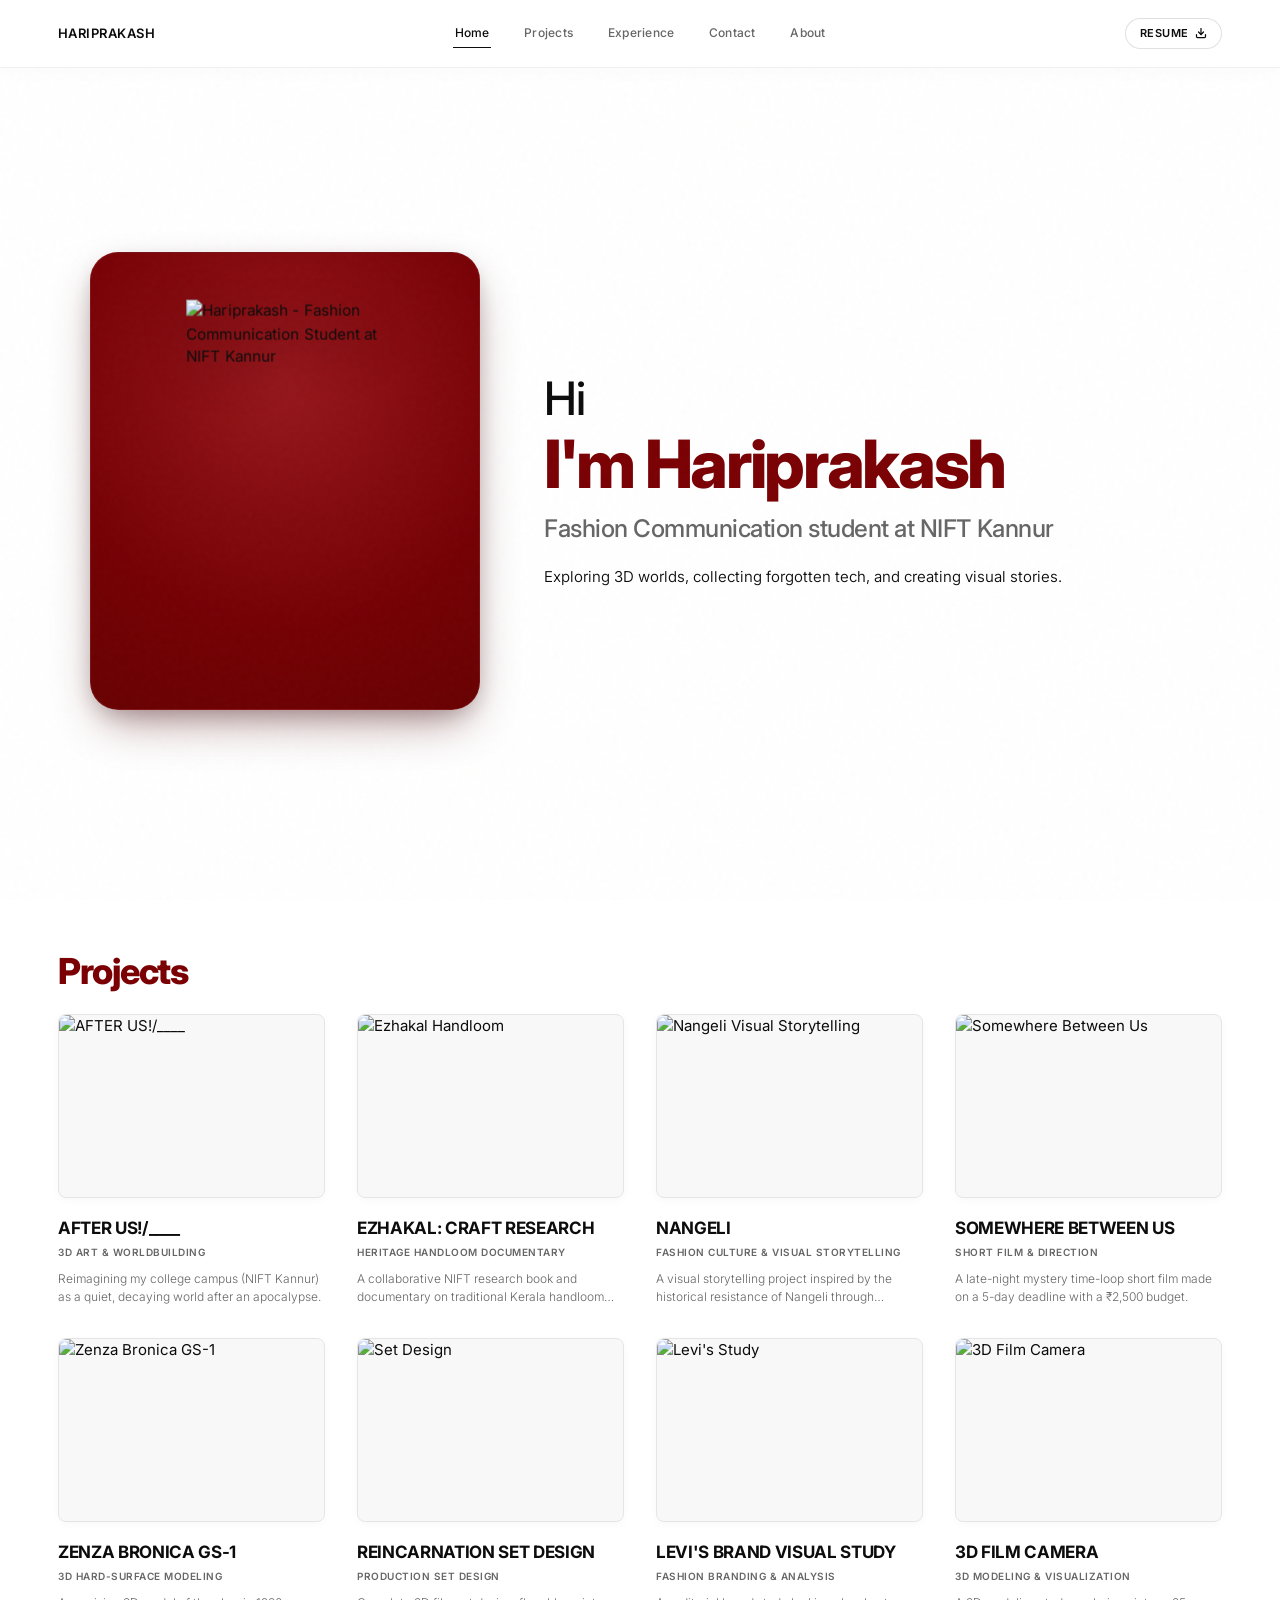
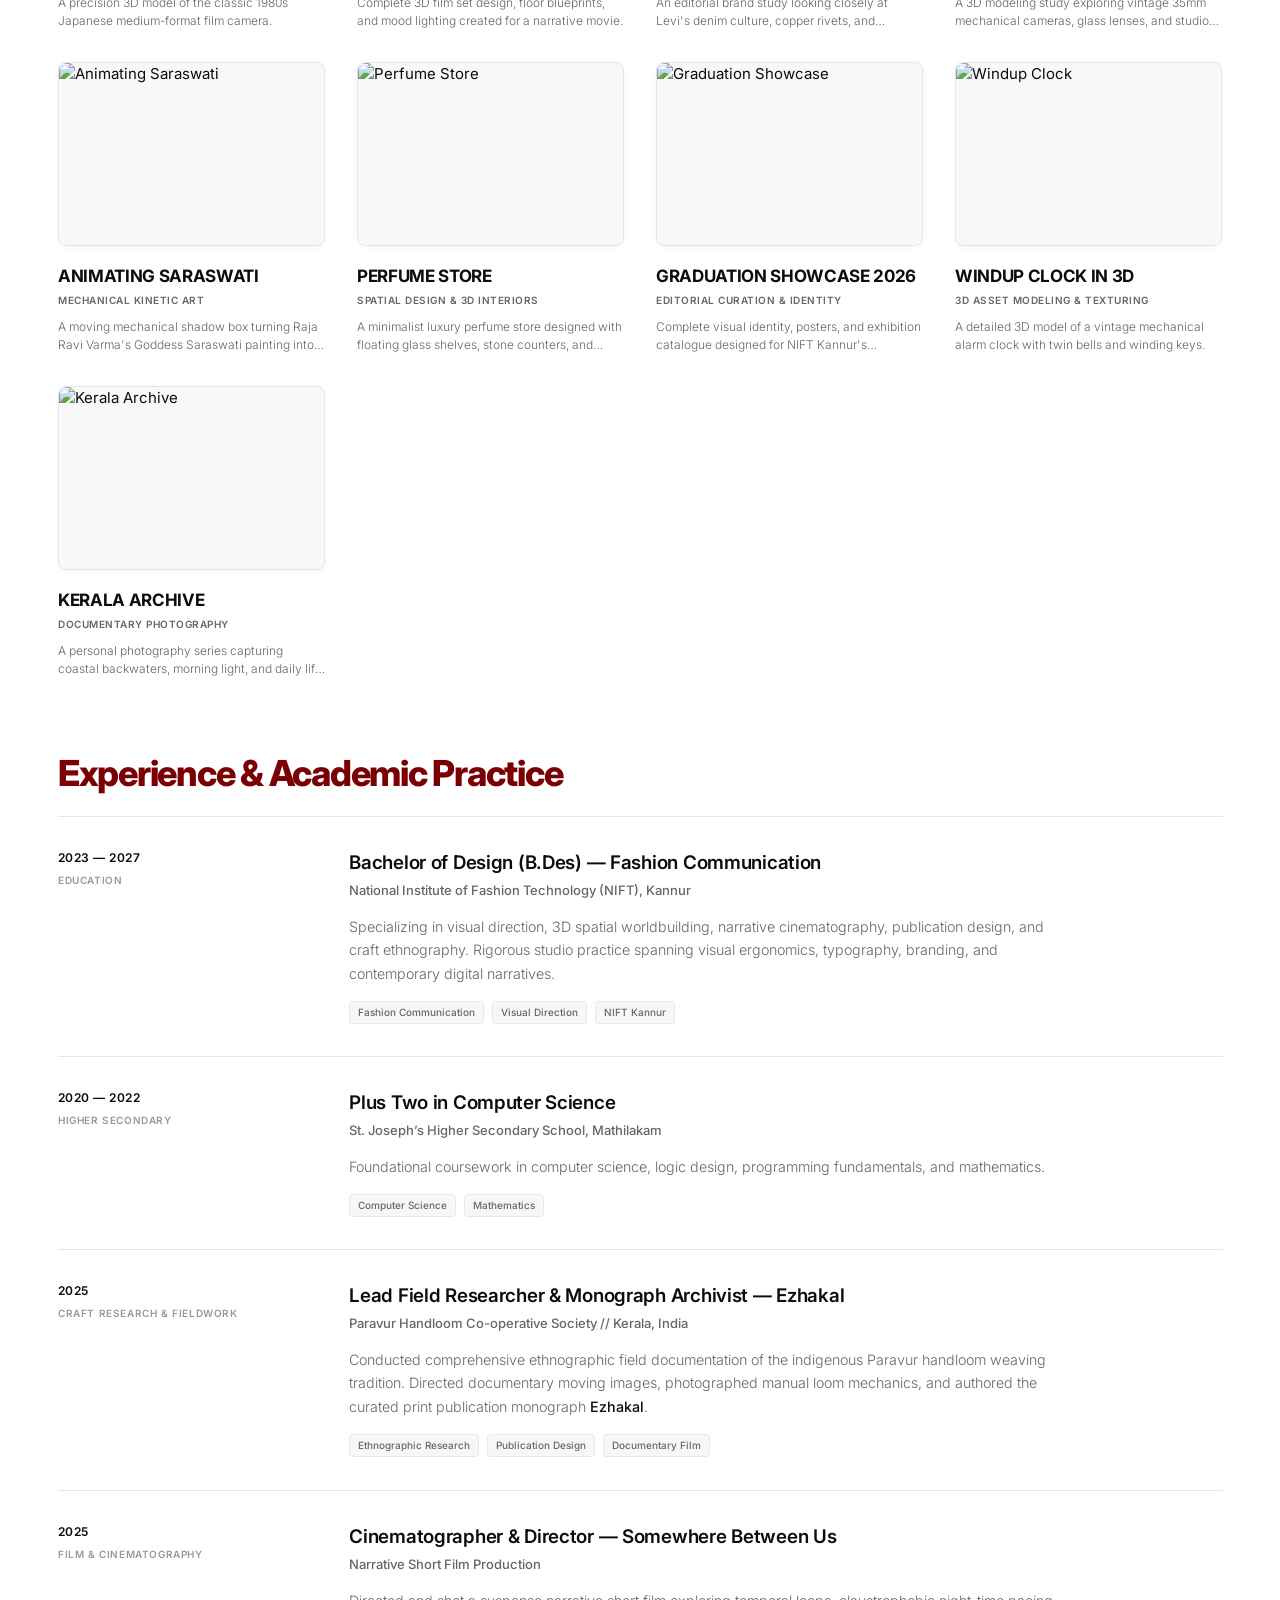
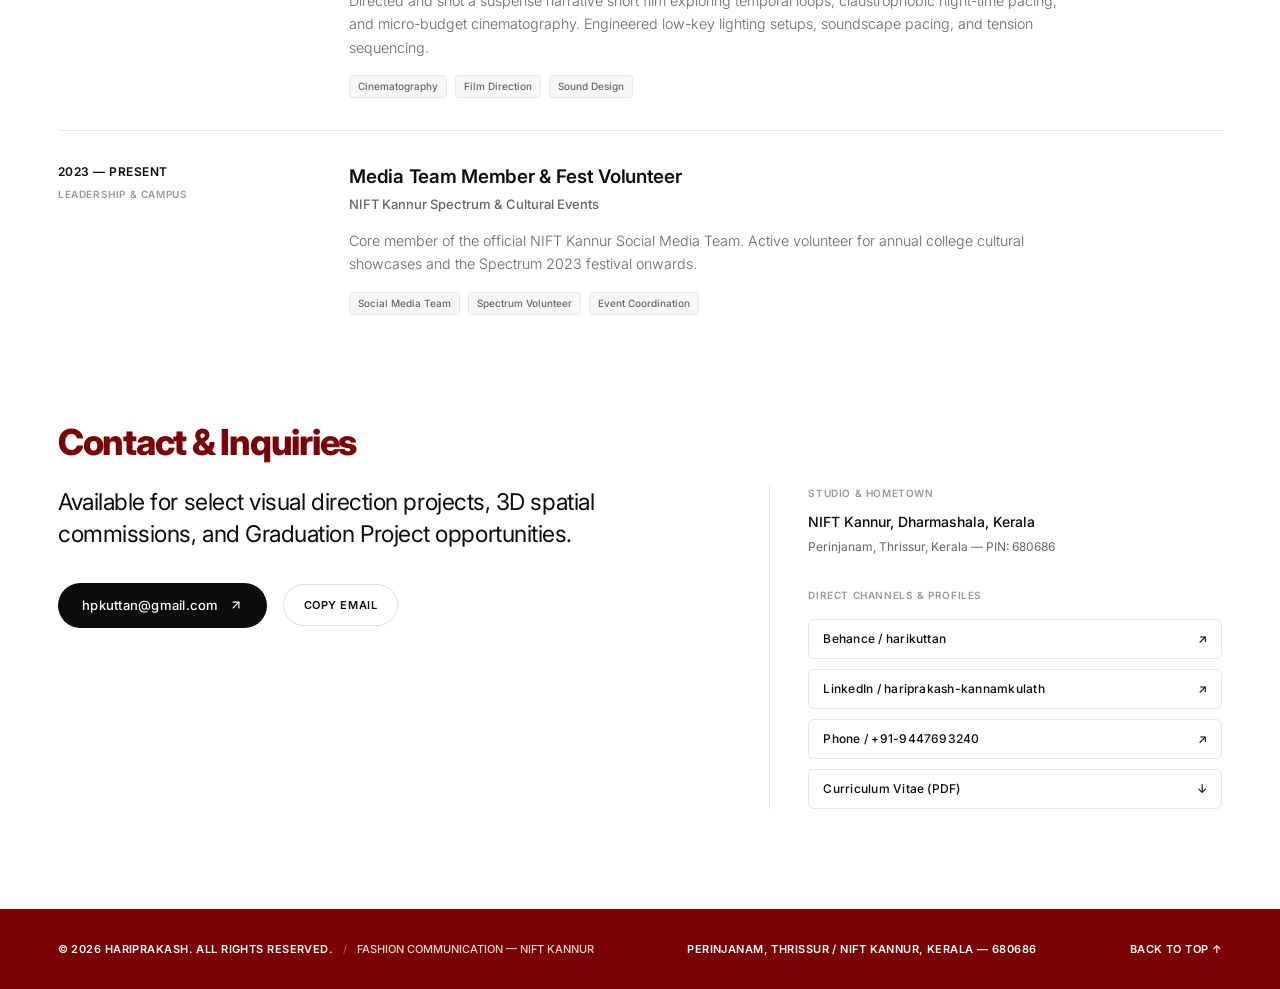
==== index.html @ 0e8cceed "Add files via upload" ====
<!DOCTYPE html>
<html lang="en">
<head>
  <meta charset="UTF-8">
  <meta name="viewport" content="width=device-width, initial-scale=1.0">
  <title>Hariprakash — Fashion Communication & Visual Direction</title>
  <link rel="preconnect" href="https://fonts.googleapis.com">
  <link rel="preconnect" href="https://fonts.gstatic.com" crossorigin>
  <link href="https://fonts.googleapis.com/css2?family=Inter:wght@300;400;500;600;700&display=swap" rel="stylesheet">
  <link rel="stylesheet" href="styles.css">
</head>
<body class="theme-white">


  <!-- Subtle Paper Grain -->
  <div class="grain-overlay"></div>

  <!-- Top Navigation Bar: Minimalist Editorial Header -->
  <header class="header">
    <div class="header-left">
      <a href="#hero" class="brand-link" data-cursor="HOME">
        <span class="brand-name">HARIPRAKASH</span>
      </a>
    </div>

    <nav class="header-nav" id="headerNav">
      <a href="#hero" class="nav-link active">Home</a>
      <a href="#projects" class="nav-link">Projects</a>
      <a href="#experience" class="nav-link">Experience</a>
      <a href="#contact" class="nav-link">Contact</a>
      <a href="about.html" class="nav-link">About</a>
    </nav>

    <div class="header-right">
      <a href="assets/Hariprakash_Resume.pdf" download="Hariprakash_Resume.pdf" class="resume-download-btn" id="resumeDownloadBtn" data-cursor="DOWNLOAD">
        <span class="resume-btn-label">Resume</span>
        <svg class="resume-btn-icon" width="12" height="12" viewBox="0 0 24 24" fill="none" stroke="currentColor" stroke-width="2.5" stroke-linecap="round" stroke-linejoin="round">
          <path d="M21 15v4a2 2 0 0 1-2 2H5a2 2 0 0 1-2-2v-4"></path>
          <polyline points="7 10 12 15 17 10"></polyline>
          <line x1="12" y1="15" x2="12" y2="3"></line>
        </svg>
      </a>
    </div>
  </header>

  <!-- Main View Container -->
  <main id="mainContent">

    <!-- ==================== HERO SECTION ==================== -->
    <section class="section hero-section" id="hero">
      <div class="hero-reference-grid">
        
        <!-- Left Column: 3D Layered Crimson Portrait & Location Caption -->
        <div class="hero-image-col">
          <div class="portrait-3d-wrapper" id="portrait3dWrapper">
            <div class="portrait-stage portrait-rounded-card" id="heroPortraitCard" data-cursor="HARI">
              <div class="portrait-royal-box" id="heroPortraitRoyalBox">
                <div class="portrait-glare" id="portraitGlare"></div>
              </div>
              <img src="assets/hari-portrait-trimmed.png" alt="Hariprakash - Fashion Communication Student at NIFT Kannur" class="portrait-photo portrait-popout-photo" id="heroPortraitImg">
              <input type="file" id="portraitFileInput" accept="image/*" style="display: none;">
            </div>
            <div class="portrait-location-caption"></div>
          </div>
        </div>

        <!-- Right Column: Typography Hierarchy & Bio (Left Aligned) -->
        <div class="hero-content-col">
          <div class="hero-greeting">Hi</div>
          
          <h1 class="hero-giant-name">I'm Hariprakash</h1>
          
          <div class="hero-roles-primary">
            Fashion Communication student at NIFT Kannur
          </div>
          
          <p class="hero-statement-text">
            Exploring 3D worlds, collecting forgotten tech, and creating visual stories.
          </p>
        </div>

      </div>
    </section>

    <!-- ==================== PROJECTS SECTION ==================== -->
    <section class="section projects-section" id="projects">
      <div class="projects-section-header">
        <div class="projects-header-inner">
          <h2 class="projects-heading">Projects</h2>
        </div>
      </div>

      <!-- STREAM VIEW (4x4 Grid in AFTER US! Signature Style) -->
      <div class="view-container stream-view active" id="streamView">
        <div class="grid-section">
          <div class="projects-grid-4x4">

          <!-- 01: AFTER US!/____ -->
          <article class="grid-card" data-cursor="EXPLORE" onclick="openProjectModal('249047443')">
            <div class="card-media-box kinetic-media-box">
              <div class="kinetic-inner">
                <img src="https://mir-s3-cdn-cf.behance.net/project_modules/1400/176cf6249047443.69ff07a0c9849.jpg" alt="AFTER US!/____" class="entry-img zoom-on-hover">
              </div>
            </div>
            <div class="card-content">
              <h3 class="card-title">AFTER US!/____</h3>
              <span class="card-category">3D ART & WORLDBUILDING</span>
              <p class="card-statement">Reimagining my college campus (NIFT Kannur) as a quiet, decaying world after an apocalypse.</p>
            </div>
          </article>

          <!-- 02: EZHAKAL: CRAFT RESEARCH DOCUMENTATION -->
          <article class="grid-card" data-cursor="EXPLORE" onclick="openProjectModal('248585813')">
            <div class="card-media-box kinetic-media-box">
              <div class="kinetic-inner">
                <img src="https://mir-s3-cdn-cf.behance.net/project_modules/1400/36e173248585813.69f4a077e0290.png" alt="Ezhakal Handloom" class="entry-img zoom-on-hover">
              </div>
            </div>
            <div class="card-content">
              <h3 class="card-title">EZHAKAL: CRAFT RESEARCH</h3>
              <span class="card-category">HERITAGE HANDLOOM DOCUMENTARY</span>
              <p class="card-statement">A collaborative NIFT research book and documentary on traditional Kerala handloom weaving at Paravur.</p>
            </div>
          </article>

          <!-- 03: NANGELI: VISUAL STORYTELLING -->
          <article class="grid-card" data-cursor="EXPLORE" onclick="openProjectModal('249169795')">
            <div class="card-media-box kinetic-media-box">
              <div class="kinetic-inner">
                <img src="https://mir-s3-cdn-cf.behance.net/project_modules/1400_webp/2de1ac249169795.6a0213ae87fff.jpg" alt="Nangeli Visual Storytelling" class="entry-img zoom-on-hover">
              </div>
            </div>
            <div class="card-content">
              <h3 class="card-title">NANGELI</h3>
              <span class="card-category">FASHION CULTURE & VISUAL STORYTELLING</span>
              <p class="card-statement">A visual storytelling project inspired by the historical resistance of Nangeli through traditional handloom and natural light.</p>
            </div>
          </article>

          <!-- 04: SOMEWHERE BETWEEN US (SHORT FILM) -->
          <article class="grid-card" data-cursor="EXPLORE" onclick="openProjectModal('256784861')">
            <div class="card-media-box kinetic-media-box">
              <div class="kinetic-inner">
                <img src="https://mir-s3-cdn-cf.behance.net/projects/max_808/34bed5256784861.6acb84158bdbe.jpg" alt="Somewhere Between Us" class="entry-img zoom-on-hover">
              </div>
            </div>
            <div class="card-content">
              <h3 class="card-title">SOMEWHERE BETWEEN US</h3>
              <span class="card-category">SHORT FILM & DIRECTION</span>
              <p class="card-statement">A late-night mystery time-loop short film made on a 5-day deadline with a ₹2,500 budget.</p>
            </div>
          </article>

          <!-- 05: ZENZA BRONICA GS-1 — 3D VISUALIZATION -->
          <article class="grid-card" data-cursor="EXPLORE" onclick="openProjectModal('246316057')">
            <div class="card-media-box kinetic-media-box">
              <div class="kinetic-inner">
                <img src="https://mir-s3-cdn-cf.behance.net/project_modules/1400/ccaa19246316057.69c4a37d3e76d.jpg" alt="Zenza Bronica GS-1" class="entry-img zoom-on-hover">
              </div>
            </div>
            <div class="card-content">
              <h3 class="card-title">ZENZA BRONICA GS-1</h3>
              <span class="card-category">3D HARD-SURFACE MODELING</span>
              <p class="card-statement">A precision 3D model of the classic 1980s Japanese medium-format film camera.</p>
            </div>
          </article>

          <!-- 06: NOT YOUR TYPICAL REINCARNATION STORY: SET DESIGN -->
          <article class="grid-card" data-cursor="EXPLORE" onclick="openProjectModal('257265487')">
            <div class="card-media-box kinetic-media-box">
              <div class="kinetic-inner">
                <img src="https://mir-s3-cdn-cf.behance.net/project_modules/1400_webp/61393c257265487.6ad4afed2b87b.png" alt="Set Design" class="entry-img zoom-on-hover">
              </div>
            </div>
            <div class="card-content">
              <h3 class="card-title">REINCARNATION SET DESIGN</h3>
              <span class="card-category">PRODUCTION SET DESIGN</span>
              <p class="card-statement">Complete 3D film set design, floor blueprints, and mood lighting created for a narrative movie.</p>
            </div>
          </article>

          <!-- 07: LEVI'S BRAND VISUAL STUDY -->
          <article class="grid-card" data-cursor="EXPLORE" onclick="openProjectModal('247858221')">
            <div class="card-media-box kinetic-media-box">
              <div class="kinetic-inner">
                <img src="https://mir-s3-cdn-cf.behance.net/projects/max_808/e565d1247858221.69e4e2048e637.jpg" alt="Levi's Study" class="entry-img zoom-on-hover">
              </div>
            </div>
            <div class="card-content">
              <h3 class="card-title">LEVI'S BRAND VISUAL STUDY</h3>
              <span class="card-category">FASHION BRANDING & ANALYSIS</span>
              <p class="card-statement">An editorial brand study looking closely at Levi's denim culture, copper rivets, and heritage typography.</p>
            </div>
          </article>

          <!-- 08: 3D VISUALISATION OF FILM CAMERA -->
          <article class="grid-card" data-cursor="EXPLORE" onclick="openProjectModal('247894319')">
            <div class="card-media-box kinetic-media-box">
              <div class="kinetic-inner">
                <img src="https://mir-s3-cdn-cf.behance.net/project_modules/fs_webp/4368d0247894319.69e5b591130b4.jpg" alt="3D Film Camera" class="entry-img zoom-on-hover">
              </div>
            </div>
            <div class="card-content">
              <h3 class="card-title">3D FILM CAMERA</h3>
              <span class="card-category">3D MODELING & VISUALIZATION</span>
              <p class="card-statement">A 3D modeling study exploring vintage 35mm mechanical cameras, glass lenses, and studio lighting.</p>
            </div>
          </article>

          <!-- 09: ANIMATING THE GODDESS SARASWATI -->
          <article class="grid-card" data-cursor="EXPLORE" onclick="openProjectModal('246845579')">
            <div class="card-media-box kinetic-media-box">
              <div class="kinetic-inner">
                <img src="https://mir-s3-cdn-cf.behance.net/project_modules/fs_webp/c03140246845579.69cf36661ecff.jpeg" alt="Animating Saraswati" class="entry-img zoom-on-hover">
              </div>
            </div>
            <div class="card-content">
              <h3 class="card-title">ANIMATING SARASWATI</h3>
              <span class="card-category">MECHANICAL KINETIC ART</span>
              <p class="card-statement">A moving mechanical shadow box turning Raja Ravi Varma's Goddess Saraswati painting into kinetic art.</p>
            </div>
          </article>

          <!-- 10: PERFUME STORE -->
          <article class="grid-card" data-cursor="EXPLORE" onclick="openProjectModal('246182939')">
            <div class="card-media-box kinetic-media-box">
              <div class="kinetic-inner">
                <img src="https://mir-s3-cdn-cf.behance.net/project_modules/1400_webp/52ec3e246182939.69be59ce786f8.jpg" alt="Perfume Store" class="entry-img zoom-on-hover">
              </div>
            </div>
            <div class="card-content">
              <h3 class="card-title">PERFUME STORE</h3>
              <span class="card-category">SPATIAL DESIGN & 3D INTERIORS</span>
              <p class="card-statement">A minimalist luxury perfume store designed with floating glass shelves, stone counters, and warm lighting.</p>
            </div>
          </article>

          <!-- 11: GRADUATION PROJECT SHOWCASE 2026 -->
          <article class="grid-card" data-cursor="EXPLORE" onclick="openProjectModal('247354035')">
            <div class="card-media-box kinetic-media-box">
              <div class="kinetic-inner">
                <img src="https://mir-s3-cdn-cf.behance.net/projects/max_808_webp/18b81d247354035.Y3JvcCwxMzgwLDEwODAsMjcwLDA.png" alt="Graduation Showcase" class="entry-img zoom-on-hover">
              </div>
            </div>
            <div class="card-content">
              <h3 class="card-title">GRADUATION SHOWCASE 2026</h3>
              <span class="card-category">EDITORIAL CURATION & IDENTITY</span>
              <p class="card-statement">Complete visual identity, posters, and exhibition catalogue designed for NIFT Kannur's graduation showcase.</p>
            </div>
          </article>

          <!-- 12: WINDUP CLOCK IN 3D -->
          <article class="grid-card" data-cursor="EXPLORE" onclick="openProjectModal('205525637')">
            <div class="card-media-box kinetic-media-box">
              <div class="kinetic-inner">
                <img src="https://mir-s3-cdn-cf.behance.net/project_modules/fs_webp/4d4110205525637.66bc848f876ca.jpg" alt="Windup Clock" class="entry-img zoom-on-hover">
              </div>
            </div>
            <div class="card-content">
              <h3 class="card-title">WINDUP CLOCK IN 3D</h3>
              <span class="card-category">3D ASSET MODELING & TEXTURING</span>
              <p class="card-statement">A detailed 3D model of a vintage mechanical alarm clock with twin bells and winding keys.</p>
            </div>
          </article>

          <!-- 13: KERALA ARCHIVE -->
          <article class="grid-card" data-cursor="EXPLORE" onclick="openProjectModal('102717997')">
            <div class="card-media-box kinetic-media-box">
              <div class="kinetic-inner">
                <img src="https://mir-s3-cdn-cf.behance.net/project_modules/max_1200_webp/eacad1102717997.5f3cfc735d7a6.jpg" alt="Kerala Archive" class="entry-img zoom-on-hover">
              </div>
            </div>
            <div class="card-content">
              <h3 class="card-title">KERALA ARCHIVE</h3>
              <span class="card-category">DOCUMENTARY PHOTOGRAPHY</span>
              <p class="card-statement">A personal photography series capturing coastal backwaters, morning light, and daily life in Kerala.</p>
            </div>
          </article>

        </div>
      </div><!-- End Grid Section -->

    </div><!-- End Stream View -->


    <!-- ==================== INDEX VIEW (Swiss Catalog) ==================== -->
    <div class="view-container index-view" id="indexView">
      <div class="index-header-row">
        <span class="idx-col idx-no">NO.</span>
        <span class="idx-col idx-title">PROJECT SPECIMEN</span>
        <span class="idx-col idx-disc">DISCIPLINE</span>
        <span class="idx-col idx-client">CONTEXT</span>
        <span class="idx-col idx-year">YEAR</span>
        <span class="idx-col idx-action">CASE STUDY</span>
      </div>

      <div class="index-table">
        <div class="index-row" data-preview="https://mir-s3-cdn-cf.behance.net/project_modules/1400/176cf6249047443.69ff07a0c9849.jpg" onclick="openProjectModal('249047443')">
          <span class="idx-col idx-no">01</span>
          <span class="idx-col idx-title"><strong>AFTER US!/____</strong></span>
          <span class="idx-col idx-disc">3D Art & Speculative Worldbuilding</span>
          <span class="idx-col idx-client">Independent Monograph</span>
          <span class="idx-col idx-year">2026</span>
          <span class="idx-col idx-action">EXPLORE ↗</span>
        </div>

        <div class="index-row" data-preview="https://mir-s3-cdn-cf.behance.net/project_modules/1400/36e173248585813.69f4a077e0290.png" onclick="openProjectModal('248585813')">
          <span class="idx-col idx-no">02</span>
          <span class="idx-col idx-title"><strong>EZHAKAL: CRAFT RESEARCH</strong></span>
          <span class="idx-col idx-disc">Handloom Documentary & Monograph</span>
          <span class="idx-col idx-client">NIFT Kannur / Paravur Society</span>
          <span class="idx-col idx-year">2025</span>
          <span class="idx-col idx-action">EXPLORE ↗</span>
        </div>

        <div class="index-row" data-preview="https://mir-s3-cdn-cf.behance.net/project_modules/1400_webp/2de1ac249169795.6a0213ae87fff.jpg" onclick="openProjectModal('249169795')">
          <span class="idx-col idx-no">03</span>
          <span class="idx-col idx-title"><strong>NANGELI</strong></span>
          <span class="idx-col idx-disc">Fashion Culture & Visual Storytelling</span>
          <span class="idx-col idx-client">NIFT Kannur</span>
          <span class="idx-col idx-year">2026</span>
          <span class="idx-col idx-action">EXPLORE ↗</span>
        </div>

        <div class="index-row" data-preview="https://mir-s3-cdn-cf.behance.net/projects/max_808/34bed5256784861.6acb84158bdbe.jpg" onclick="openProjectModal('256784861')">
          <span class="idx-col idx-no">04</span>
          <span class="idx-col idx-title"><strong>SOMEWHERE BETWEEN US</strong></span>
          <span class="idx-col idx-disc">Moving Images, Cinematography & Direction</span>
          <span class="idx-col idx-client">Narrative Film Assignment</span>
          <span class="idx-col idx-year">2025</span>
          <span class="idx-col idx-action">EXPLORE ↗</span>
        </div>

        <div class="index-row" data-preview="https://mir-s3-cdn-cf.behance.net/project_modules/1400/ccaa19246316057.69c4a37d3e76d.jpg" onclick="openProjectModal('246316057')">
          <span class="idx-col idx-no">05</span>
          <span class="idx-col idx-title"><strong>ZENZA BRONICA GS-1</strong></span>
          <span class="idx-col idx-disc">3D Hard-Surface Modeling</span>
          <span class="idx-col idx-client">Camera Archaeology Study</span>
          <span class="idx-col idx-year">2025</span>
          <span class="idx-col idx-action">EXPLORE ↗</span>
        </div>

        <div class="index-row" data-preview="https://mir-s3-cdn-cf.behance.net/project_modules/1400/61393c257265487.6ad4afed2b87b.png" onclick="openProjectModal('257265487')">
          <span class="idx-col idx-no">06</span>
          <span class="idx-col idx-title"><strong>REINCARNATION SET DESIGN</strong></span>
          <span class="idx-col idx-disc">Production Set Design & Worldbuilding</span>
          <span class="idx-col idx-client">Film Production Study</span>
          <span class="idx-col idx-year">2025</span>
          <span class="idx-col idx-action">EXPLORE ↗</span>
        </div>

        <div class="index-row" data-preview="https://mir-s3-cdn-cf.behance.net/projects/max_808/e565d1247858221.69e4e2048e637.jpg" onclick="openProjectModal('247858221')">
          <span class="idx-col idx-no">07</span>
          <span class="idx-col idx-title"><strong>LEVI'S BRAND VISUAL STUDY</strong></span>
          <span class="idx-col idx-disc">Fashion Branding & Communication</span>
          <span class="idx-col idx-client">Brand Identity Analysis</span>
          <span class="idx-col idx-year">2024</span>
          <span class="idx-col idx-action">EXPLORE ↗</span>
        </div>

        <div class="index-row" data-preview="https://mir-s3-cdn-cf.behance.net/projects/max_808_webp/ef3e74247894319.69e5e164a9bde.jpg" onclick="openProjectModal('247894319')">
          <span class="idx-col idx-no">08</span>
          <span class="idx-col idx-title"><strong>3D FILM CAMERA</strong></span>
          <span class="idx-col idx-disc">Camera Optics & 3D Shading</span>
          <span class="idx-col idx-client">3D Mechanical Study</span>
          <span class="idx-col idx-year">2024</span>
          <span class="idx-col idx-action">EXPLORE ↗</span>
        </div>

        <div class="index-row" data-preview="https://mir-s3-cdn-cf.behance.net/projects/max_808_webp/fe1760246845579.Y3JvcCw1MTEzLDQwMDAsNDQzLDA.png" onclick="openProjectModal('246845579')">
          <span class="idx-col idx-no">09</span>
          <span class="idx-col idx-title"><strong>ANIMATING SARASWATI</strong></span>
          <span class="idx-col idx-disc">Motion Graphics & Animation</span>
          <span class="idx-col idx-client">Digital Narrative Experiment</span>
          <span class="idx-col idx-year">2024</span>
          <span class="idx-col idx-action">EXPLORE ↗</span>
        </div>

        <div class="index-row" data-preview="https://mir-s3-cdn-cf.behance.net/projects/max_808_webp/a62d79246182939.69be59cde5141.jpg" onclick="openProjectModal('246182939')">
          <span class="idx-col idx-no">10</span>
          <span class="idx-col idx-title"><strong>PERFUME STORE</strong></span>
          <span class="idx-col idx-disc">Spatial Design & 3D Interiors</span>
          <span class="idx-col idx-client">Retail Concept</span>
          <span class="idx-col idx-year">2024</span>
          <span class="idx-col idx-action">EXPLORE ↗</span>
        </div>

        <div class="index-row" data-preview="https://mir-s3-cdn-cf.behance.net/projects/max_808_webp/18b81d247354035.Y3JvcCwxMzgwLDEwODAsMjcwLDA.png" onclick="openProjectModal('247354035')">
          <span class="idx-col idx-no">11</span>
          <span class="idx-col idx-title"><strong>GRADUATION PROJECT SHOWCASE</strong></span>
          <span class="idx-col idx-disc">Editorial Curation & Identity</span>
          <span class="idx-col idx-client">NIFT Kannur</span>
          <span class="idx-col idx-year">2026</span>
          <span class="idx-col idx-action">EXPLORE ↗</span>
        </div>

        <div class="index-row" data-preview="https://mir-s3-cdn-cf.behance.net/projects/max_808_webp/15e82c205525637.66bc848ecc879.jpg" onclick="openProjectModal('205525637')">
          <span class="idx-col idx-no">12</span>
          <span class="idx-col idx-title"><strong>WINDUP CLOCK IN 3D</strong></span>
          <span class="idx-col idx-disc">3D Mechanical Asset Modeling</span>
          <span class="idx-col idx-client">Prop Archaeology Study</span>
          <span class="idx-col idx-year">2024</span>
          <span class="idx-col idx-action">EXPLORE ↗</span>
        </div>

        <div class="index-row" data-preview="https://mir-s3-cdn-cf.behance.net/projects/max_808_webp/225b5e102717997.5f3cfc731983e.png" onclick="openProjectModal('102717997')">
          <span class="idx-col idx-no">13</span>
          <span class="idx-col idx-title"><strong>KERALA ARCHIVE</strong></span>
          <span class="idx-col idx-disc">Visual Storytelling & Regional Study</span>
          <span class="idx-col idx-client">Archival Monograph</span>
          <span class="idx-col idx-year">2023</span>
          <span class="idx-col idx-action">EXPLORE ↗</span>
        </div>
      </div>

      <!-- Floating Kinetic Hover Preview in Index View -->
      <div class="floating-preview" id="floatingPreview">
        <img src="" alt="Live Hover Preview" id="floatingImg">
      </div>
    </div><!-- End Index View -->

  </section><!-- End Projects Section -->


  <!-- ==================== EXPERIENCE SECTION ==================== -->
  <section class="section experience-section" id="experience">
    <div class="experience-section-header">
      <div class="experience-header-inner">
        <h2 class="experience-heading">Experience & Academic Practice</h2>
      </div>
    </div>

    <div class="experience-container">
      <div class="experience-timeline">
        
        <!-- Experience Item 01 -->
        <!-- Experience Item 01: NIFT Kannur -->
        <div class="timeline-row">
          <div class="timeline-meta">
            <span class="timeline-period">2023 — 2027</span>
            <span class="timeline-type">EDUCATION</span>
          </div>
          <div class="timeline-body">
            <h3 class="timeline-role">Bachelor of Design (B.Des) — Fashion Communication</h3>
            <div class="timeline-org">National Institute of Fashion Technology (NIFT), Kannur</div>
            <p class="timeline-desc">
              Specializing in visual direction, 3D spatial worldbuilding, narrative cinematography, publication design, and craft ethnography. Rigorous studio practice spanning visual ergonomics, typography, branding, and contemporary digital narratives.
            </p>
            <div class="timeline-tags">
              <span class="tool-tag-sm">Fashion Communication</span>
              <span class="tool-tag-sm">Visual Direction</span>
              <span class="tool-tag-sm">NIFT Kannur</span>
            </div>
          </div>
        </div>

        <!-- Experience Item 02: High School -->
        <div class="timeline-row">
          <div class="timeline-meta">
            <span class="timeline-period">2020 — 2022</span>
            <span class="timeline-type">HIGHER SECONDARY</span>
          </div>
          <div class="timeline-body">
            <h3 class="timeline-role">Plus Two in Computer Science</h3>
            <div class="timeline-org">St. Joseph’s Higher Secondary School, Mathilakam</div>
            <p class="timeline-desc">
              Foundational coursework in computer science, logic design, programming fundamentals, and mathematics.
            </p>
            <div class="timeline-tags">
              <span class="tool-tag-sm">Computer Science</span>
              <span class="tool-tag-sm">Mathematics</span>
            </div>
          </div>
        </div>

        <!-- Experience Item 03: Craft Research -->
        <div class="timeline-row">
          <div class="timeline-meta">
            <span class="timeline-period">2025</span>
            <span class="timeline-type">CRAFT RESEARCH & FIELDWORK</span>
          </div>
          <div class="timeline-body">
            <h3 class="timeline-role">Lead Field Researcher & Monograph Archivist — Ezhakal</h3>
            <div class="timeline-org">Paravur Handloom Co-operative Society // Kerala, India</div>
            <p class="timeline-desc">
              Conducted comprehensive ethnographic field documentation of the indigenous Paravur handloom weaving tradition. Directed documentary moving images, photographed manual loom mechanics, and authored the curated print publication monograph <em>Ezhakal</em>.
            </p>
            <div class="timeline-tags">
              <span class="tool-tag-sm">Ethnographic Research</span>
              <span class="tool-tag-sm">Publication Design</span>
              <span class="tool-tag-sm">Documentary Film</span>
            </div>
          </div>
        </div>

        <!-- Experience Item 04: Film -->
        <div class="timeline-row">
          <div class="timeline-meta">
            <span class="timeline-period">2025</span>
            <span class="timeline-type">FILM & CINEMATOGRAPHY</span>
          </div>
          <div class="timeline-body">
            <h3 class="timeline-role">Cinematographer & Director — Somewhere Between Us</h3>
            <div class="timeline-org">Narrative Short Film Production</div>
            <p class="timeline-desc">
              Directed and shot a suspense narrative short film exploring temporal loops, claustrophobic night-time pacing, and micro-budget cinematography. Engineered low-key lighting setups, soundscape pacing, and tension sequencing.
            </p>
            <div class="timeline-tags">
              <span class="tool-tag-sm">Cinematography</span>
              <span class="tool-tag-sm">Film Direction</span>
              <span class="tool-tag-sm">Sound Design</span>
            </div>
          </div>
        </div>

        <!-- Experience Item 05: Extracurricular Leadership -->
        <div class="timeline-row">
          <div class="timeline-meta">
            <span class="timeline-period">2023 — PRESENT</span>
            <span class="timeline-type">LEADERSHIP & CAMPUS</span>
          </div>
          <div class="timeline-body">
            <h3 class="timeline-role">Media Team Member & Fest Volunteer</h3>
            <div class="timeline-org">NIFT Kannur Spectrum & Cultural Events</div>
            <p class="timeline-desc">
              Core member of the official NIFT Kannur Social Media Team. Active volunteer for annual college cultural showcases and the Spectrum 2023 festival onwards.
            </p>
            <div class="timeline-tags">
              <span class="tool-tag-sm">Social Media Team</span>
              <span class="tool-tag-sm">Spectrum Volunteer</span>
              <span class="tool-tag-sm">Event Coordination</span>
            </div>
          </div>
        </div>

      </div>
    </div>
  </section>

  <!-- ==================== CONTACT SECTION ==================== -->
  <section class="section contact-section" id="contact">
    <div class="contact-section-header">
      <div class="contact-header-inner">
        <h2 class="contact-heading">Contact & Inquiries</h2>
      </div>
    </div>

    <div class="contact-grid">
      <div class="contact-main">
        <p class="contact-headline">
          Available for select visual direction projects, 3D spatial commissions, and Graduation Project opportunities.
        </p>
        <div class="contact-action-row">
          <a href="mailto:hpkuttan@gmail.com" class="contact-primary-btn" data-cursor="EMAIL">
            <span>hpkuttan@gmail.com</span>
            <svg width="14" height="14" viewBox="0 0 24 24" fill="none" stroke="currentColor" stroke-width="2" stroke-linecap="round" stroke-linejoin="round">
              <line x1="7" y1="17" x2="17" y2="7"></line>
              <polyline points="7 7 17 7 17 17"></polyline>
            </svg>
          </a>
          <button class="contact-copy-btn" id="copyEmailBtn" data-email="hpkuttan@gmail.com">
            <span id="copyBtnText">COPY EMAIL</span>
          </button>
        </div>
      </div>

      <div class="contact-sidebar">
        <div class="contact-detail-card">
          <span class="detail-label">STUDIO & HOMETOWN</span>
          <p class="detail-val">NIFT Kannur, Dharmashala, Kerala</p>
          <span class="detail-sub">Perinjanam, Thrissur, Kerala — PIN: 680686</span>
        </div>

        <div class="contact-detail-card">
          <span class="detail-label">DIRECT CHANNELS & PROFILES</span>
          <div class="contact-channels">
            <a href="https://www.behance.net/harikuttan" target="_blank" rel="noopener" class="channel-link">
              <span>Behance / harikuttan</span>
              <span>↗</span>
            </a>
            <a href="https://www.linkedin.com/in/hariprakash-kannamkulath/" target="_blank" rel="noopener" class="channel-link">
              <span>LinkedIn / hariprakash-kannamkulath</span>
              <span>↗</span>
            </a>
            <a href="tel:+919447693240" class="channel-link">
              <span>Phone / +91-9447693240</span>
              <span>↗</span>
            </a>
            <a href="assets/Hariprakash_Resume.pdf" download="Hariprakash_Resume.pdf" class="channel-link">
              <span>Curriculum Vitae (PDF)</span>
              <span>↓</span>
            </a>
          </div>
        </div>
      </div>
    </div>
  </section>

  </main>

  <!-- ==================== EDITORIAL PROJECT EXPLORE FULL-PAGE VIEW ==================== -->
  <div class="project-modal" id="projectModal">
    <div class="modal-window" id="modalWindow">
      <!-- Full Page Sticky Navigation Bar -->
      <div class="modal-nav-bar">
        <button class="modal-nav-back" onclick="closeProjectModal()" data-cursor="BACK">
          <svg width="15" height="15" viewBox="0 0 24 24" fill="none" stroke="currentColor" stroke-width="2.2" stroke-linecap="round" stroke-linejoin="round">
            <line x1="19" y1="12" x2="5" y2="12"></line>
            <polyline points="12 19 5 12 12 5"></polyline>
          </svg>
          <span>BACK TO PORTFOLIO</span>
        </button>

        <div class="modal-nav-center">
          <span class="modal-nav-brand">HARIPRAKASH // PROJECT CASE STUDY</span>
        </div>

        <button class="modal-nav-close" onclick="closeProjectModal()" data-cursor="CLOSE">
          <span>CLOSE</span>
          <span class="modal-esc-tag">ESC</span>
          <span class="modal-close-cross">✕</span>
        </button>
      </div>

      <!-- Centered Full-Page Content Wrapper -->
      <div class="modal-container">
        <div class="modal-content" id="modalContent">
          <!-- Injected via JavaScript dynamically -->
        </div>
      </div>
    </div>
  </div>

  <!-- Footer with Location Prominently Displayed -->
  <footer class="footer">
    <div class="footer-left">
      <span class="footer-copy">© 2026 HARIPRAKASH. ALL RIGHTS RESERVED.</span>
      <span class="footer-sep">/</span>
      <span class="footer-inst">FASHION COMMUNICATION — NIFT KANNUR</span>
    </div>
    <div class="footer-center">
      <span class="footer-location">PERINJANAM, THRISSUR / NIFT KANNUR, KERALA — 680686</span>
    </div>
    <div class="footer-right">
      <a href="#hero" class="back-top-btn">BACK TO TOP ↑</a>
    </div>
  </footer>

  <script src="script.js"></script>
</body>
</html>
---- styles.css ----
/* ==========================================================================
   HARIPRAKASH — FASHION COMMUNICATION & ART DIRECTION
   MINIMALIST PORTFOLIO DESIGN SYSTEM
   TYPOGRAPHY: GLOBALLY ACCEPTED CLEAN SANS-SERIF (INTER)
   ========================================================================== */

:root {
  --bg-primary: #ffffff;
  --bg-secondary: #f8f8f8;
  --bg-tertiary: #f0f0f0;
  --text-main: #0c0c0c;
  --text-muted: #666666;
  --text-light: #999999;
  --border-light: #e5e5e5;
  --border-dark: #0c0c0c;
  --accent-dot: #e23e1d;

  /* Royal Red Brand Signature (matching 3D portrait cutout background) */
  --royal-red: #7a0004;
  --royal-red-dark: #680002;
  --royal-red-light: #8b0006;

  /* Globally Accepted Minimal Font Family */
  --font-primary: 'Inter', -apple-system, BlinkMacSystemFont, 'Segoe UI', Roboto, Helvetica, Arial, sans-serif;

  --page-margin: clamp(20px, 4.5vw, 64px);
  --transition-smooth: cubic-bezier(0.16, 1, 0.3, 1);
}

*, *::before, *::after {
  box-sizing: border-box;
  margin: 0;
  padding: 0;
}

html {
  font-size: 15px;
  scroll-behavior: smooth;
  background-color: var(--bg-primary);
  color: var(--text-main);
  text-rendering: optimizeLegibility;
  -webkit-font-smoothing: antialiased;
}

body {
  font-family: var(--font-primary);
  background-color: var(--bg-primary);
  color: var(--text-main);
  overflow-x: hidden;
  line-height: 1.5;
  cursor: default;
}

/* --------------------------------------------------------------------------
   Subtle Paper Grain Overlay
   -------------------------------------------------------------------------- */
.grain-overlay {
  position: fixed;
  top: 0;
  left: 0;
  width: 100vw;
  height: 100vh;
  pointer-events: none;
  z-index: 999;
  opacity: 0.025;
  background-image: url("data:image/svg+xml,%3Csvg viewBox='0 0 200 200' xmlns='http://www.w3.org/2000/svg'%3E%3Cfilter id='noiseFilter'%3E%3CfeTurbulence type='fractalNoise' baseFrequency='0.85' numOctaves='3' stitchTiles='stitch'/%3E%3C/filter%3E%3Crect width='100%25' height='100%25' filter='url(%23noiseFilter)'/%3E%3C/svg%3E");
}

/* Cursor dot and hover badge caption removed as requested */
.cursor-dot,
.cursor-badge {
  display: none !important;
}

/* --------------------------------------------------------------------------
   Header / Minimalist Editorial Navigation
   -------------------------------------------------------------------------- */
.header {
  position: sticky;
  top: 0;
  width: 100%;
  background: rgba(255, 255, 255, 0.72);
  backdrop-filter: blur(20px) saturate(180%);
  -webkit-backdrop-filter: blur(20px) saturate(180%);
  z-index: 1000;
  display: flex;
  justify-content: space-between;
  align-items: center;
  padding: 18px var(--page-margin);
  border-bottom: 1px solid rgba(0, 0, 0, 0.06);
  box-shadow: 0 4px 20px rgba(0, 0, 0, 0.02);
  font-size: 12px;
  transition: background-color 0.3s ease, border-color 0.3s ease;
}

.header-left {
  display: flex;
  align-items: center;
}

.brand-link {
  text-decoration: none;
  color: var(--text-main);
  display: inline-flex;
  align-items: center;
}

.brand-name {
  font-weight: 600;
  letter-spacing: 0.04em;
  font-size: 13px;
  text-transform: uppercase;
}

.header-nav {
  display: flex;
  align-items: center;
  gap: clamp(14px, 2.4vw, 32px);
}

.nav-link {
  text-decoration: none;
  color: var(--text-muted);
  font-size: 12px;
  font-weight: 500;
  letter-spacing: 0.02em;
  padding: 6px 2px;
  position: relative;
  transition: color 0.2s ease;
}

.nav-link:hover,
.nav-link.active {
  color: var(--text-main);
}

.nav-link.active::after {
  content: '';
  position: absolute;
  bottom: 0;
  left: 0;
  width: 100%;
  height: 1.5px;
  background-color: var(--text-main);
}

.header-right {
  display: flex;
  align-items: center;
  gap: 16px;
}

.resume-download-btn {
  display: inline-flex;
  align-items: center;
  gap: 7px;
  text-decoration: none;
  background: rgba(255, 255, 255, 0.65);
  backdrop-filter: blur(10px);
  -webkit-backdrop-filter: blur(10px);
  color: var(--text-main);
  border: 1px solid rgba(0, 0, 0, 0.12);
  padding: 6px 14px;
  border-radius: 999px;
  font-size: 11px;
  font-weight: 600;
  letter-spacing: 0.04em;
  text-transform: uppercase;
  transition: all 0.25s var(--transition-smooth);
}

.resume-download-btn:hover {
  background: var(--text-main);
  color: #FFFFFF;
  border-color: var(--text-main);
}

.resume-download-btn:hover .resume-btn-icon {
  transform: translateY(1.5px);
}

.resume-btn-icon {
  transition: transform 0.2s ease;
}

/* --------------------------------------------------------------------------
   SCROLL REVEAL (Content & text pop smoothly from bottom on scroll)
   -------------------------------------------------------------------------- */
.scroll-reveal,
.timeline-row.scroll-reveal,
.grid-card.scroll-reveal {
  opacity: 0;
  transform: translate3d(0, 38px, 0);
  transition: opacity 0.95s cubic-bezier(0.22, 1, 0.36, 1),
              transform 0.95s cubic-bezier(0.22, 1, 0.36, 1);
  will-change: opacity, transform;
}

.scroll-reveal.is-revealed,
.timeline-row.scroll-reveal.is-revealed,
.grid-card.scroll-reveal.is-revealed {
  opacity: 1;
  transform: translate3d(0, 0, 0);
}

/* Maintain smooth hover on cards after reveal */
.grid-card.scroll-reveal.is-revealed:hover {
  transform: translate3d(0, -4px, 0);
  transition: transform 0.25s var(--transition-smooth);
}

@media (prefers-reduced-motion: reduce) {
  .scroll-reveal {
    opacity: 1 !important;
    transform: none !important;
    transition: none !important;
  }
}

/* --------------------------------------------------------------------------
   Sections & General Layout
   -------------------------------------------------------------------------- */
.section {
  padding: 0 var(--page-margin);
}

.folio-tag {
  display: inline-block;
  font-size: 11px;
  font-weight: 500;
  color: var(--text-light);
  letter-spacing: 0.06em;
  text-transform: uppercase;
  margin-bottom: 24px;
}

.editorial-divider {
  display: flex;
  align-items: center;
  padding: 18px var(--page-margin);
  border-top: 1px solid var(--border-light);
  border-bottom: 1px solid var(--border-light);
  background: var(--bg-primary);
  font-size: 11px;
  font-weight: 500;
  color: var(--text-muted);
  letter-spacing: 0.04em;
  gap: 20px;
}

.divider-line {
  flex: 1;
  height: 1px;
  background: var(--border-light);
}

.projects-section-header,
.experience-section-header,
.contact-section-header {
  padding: 0;
  background: var(--bg-primary);
}

.projects-section-header {
  padding-top: clamp(36px, 4.5vw, 56px);
}

.experience-section-header,
.contact-section-header {
  padding-top: clamp(48px, 6vw, 76px);
}

.projects-header-inner,
.experience-header-inner,
.contact-header-inner {
  display: flex;
  justify-content: space-between;
  align-items: center;
}

.projects-heading,
.experience-heading,
.contact-heading {
  font-size: clamp(1.8rem, 2.8vw, 2.6rem);
  font-weight: 800;
  letter-spacing: -0.035em;
  color: var(--royal-red);
  margin: 0;
  line-height: 1.1;
}

.view-switch {
  display: flex;
  align-items: center;
  gap: 8px;
  font-size: 11px;
}

.view-btn {
  background: none;
  border: none;
  color: var(--text-light);
  cursor: pointer;
  font-family: inherit;
  font-size: 11px;
  font-weight: 600;
  letter-spacing: 0.05em;
  padding: 4px 6px;
  transition: color 0.2s ease;
}

.view-btn.active, .view-btn:hover {
  color: var(--text-main);
  text-decoration: underline;
  text-underline-offset: 4px;
}

.view-switch .divider {
  color: var(--border-main);
  font-size: 11px;
}

/* --------------------------------------------------------------------------
   HERO: Minimalist Reference Layout (Large Display Name, Role, Bio & Portrait)
   -------------------------------------------------------------------------- */
.hero-section {
  position: relative;
  height: calc(100vh - 72px);
  min-height: calc(100vh - 72px);
  background-color: var(--bg-primary);
  display: flex;
  align-items: center;
  justify-content: center;
  padding: 0 var(--page-margin);
  box-sizing: border-box;
}

.hero-reference-grid {
  display: grid;
  grid-template-columns: 390px 1fr;
  gap: clamp(40px, 5vw, 80px);
  align-items: center;
  justify-content: center;
  width: 100%;
  max-width: 1100px;
  margin: 0 auto;
}

/* Left Column: Portrait Image */
.hero-image-col, .hero-left-col {
  display: flex;
  flex-direction: column;
  align-items: center;
  justify-content: center;
  width: 100%;
}

/* Right Column: Left-Aligned Text Content */
.hero-content-col, .hero-right-col {
  display: flex;
  flex-direction: column;
  align-items: flex-start;
  justify-content: center;
  text-align: left;
  width: 100%;
}

.hero-greeting {
  font-size: clamp(1.8rem, 3.6vw, 3.2rem);
  font-weight: 500;
  letter-spacing: -0.03em;
  color: var(--text-main);
  line-height: 1.1;
  margin-bottom: 6px;
  text-align: left;
}

.hero-giant-name {
  font-size: clamp(2.6rem, 5.2vw, 4.8rem);
  font-weight: 800;
  line-height: 1.04;
  letter-spacing: -0.035em;
  color: var(--royal-red);
  margin: 0;
  text-align: left;
}

.hero-roles-primary {
  font-size: clamp(1.2rem, 1.9vw, 1.75rem);
  font-weight: 500;
  letter-spacing: -0.02em;
  color: var(--text-muted);
  margin-top: 14px;
  line-height: 1.3;
  text-align: left;
}

.hero-statement-text {
  font-size: clamp(1rem, 1.15vw, 1.15rem);
  line-height: 1.65;
  color: var(--text-secondary);
  max-width: 520px;
  margin-top: 20px;
  font-weight: 350;
  text-align: left;
  margin-left: 0;
  margin-right: auto;
}

/* --------------------------------------------------------------------------
   PORTRAIT: Large & Prominent Cutout Framed Neatly by Background Solid Plane
   -------------------------------------------------------------------------- */
.portrait-3d-wrapper,
.portrait-card-container {
  width: 100%;
  max-width: 390px;
  display: flex;
  flex-direction: column;
  align-items: center;
  perspective: 1200px;
}

.portrait-stage,
.portrait-rounded-card {
  position: relative;
  width: 100%;
  aspect-ratio: 4 / 4.7;
  border-radius: 28px;
  transform-style: preserve-3d;
  cursor: pointer;
  overflow: visible; /* Allows head to pop out cleanly over the top on hover */
  transition: transform 0.28s cubic-bezier(0.2, 0.8, 0.2, 1), box-shadow 0.35s ease;
  will-change: transform;
}

.portrait-stage:hover,
.portrait-rounded-card:hover {
  box-shadow: 0 28px 65px -15px rgba(80, 0, 5, 0.65), 0 14px 30px -6px rgba(0, 0, 0, 0.45);
}

/* Layer 1: Solid Royal Red Box (Anchored Backdrop) */
.portrait-royal-box,
.portrait-red-bg {
  position: absolute;
  inset: 0;
  width: 100%;
  height: 100%;
  border-radius: 28px;
  background-color: var(--royal-red);
  background: radial-gradient(circle at 50% 28%, var(--royal-red-light) 0%, var(--royal-red-dark) 100%);
  border: 1px solid rgba(255, 255, 255, 0.08);
  box-shadow: 0 20px 48px -12px rgba(80, 0, 5, 0.45), 0 8px 24px -6px rgba(0, 0, 0, 0.25);
  overflow: hidden;
  pointer-events: none;
  transform: translateZ(0);
}

/* Layer 2: Subject Cutout - Resting Position Kept Intact, Pops Out on Hover */
.portrait-photo,
.portrait-popout-photo {
  position: absolute;
  bottom: 0;
  left: 50%;
  width: auto;
  max-width: 94%;
  height: 89%;
  object-fit: contain;
  object-position: center bottom;
  display: block;
  z-index: 10;
  pointer-events: none;
  transform-origin: center bottom;
  border-radius: 0 0 28px 28px;
  transform: translateX(-50%) translateY(0) translateZ(16px) scale(1);
  filter: drop-shadow(0 12px 22px rgba(0, 0, 0, 0.4));
  transition: transform 0.35s cubic-bezier(0.16, 1, 0.3, 1), filter 0.35s ease;
  will-change: transform, filter;
}

.portrait-stage:hover .portrait-popout-photo,
.portrait-rounded-card:hover .portrait-popout-photo {
  transform: translateX(-50%) translateY(-24px) translateZ(62px) scale(1.12);
  filter: drop-shadow(0 26px 36px rgba(0, 0, 0, 0.65));
}

/* Layer 3: 3D Specular Sheen Layer */
.portrait-glare {
  position: absolute;
  top: 0;
  left: 0;
  width: 100%;
  height: 100%;
  z-index: 3;
  pointer-events: none;
  border-radius: 28px;
  background: radial-gradient(circle at 50% 30%, rgba(255, 255, 255, 0.18) 0%, transparent 65%);
  opacity: 0.5;
  transition: opacity 0.35s ease;
}

.portrait-stage:hover .portrait-glare,
.portrait-rounded-card:hover .portrait-glare {
  opacity: 0.85;
}

.portrait-location-caption {
  font-size: 12px;
  font-weight: 400;
  color: var(--text-muted);
  text-align: left;
  margin-top: 14px;
  font-family: var(--font-mono, monospace);
  letter-spacing: -0.01em;
}

.portrait-location-caption:empty,
.about-image-caption:empty {
  display: none;
  margin: 0;
  padding: 0;
}


/* --------------------------------------------------------------------------
   JOURNAL ENTRIES: Architectural Spacing
   -------------------------------------------------------------------------- */
.journal-entry {
  padding: clamp(64px, 8vw, 120px) var(--page-margin);
  border-bottom: 1px solid var(--border-light);
}

.entry-meta-bar {
  display: grid;
  grid-template-columns: 80px 1fr auto;
  align-items: baseline;
  margin-bottom: 24px;
  padding-bottom: 14px;
  border-bottom: 1px solid var(--border-light);
}

.entry-id {
  font-size: 11px;
  font-weight: 500;
  color: var(--text-light);
  letter-spacing: 0.04em;
}

.entry-title-wrap {
  display: flex;
  align-items: baseline;
  gap: 20px;
  flex-wrap: wrap;
}

.entry-title {
  font-weight: 500;
  font-size: clamp(1.4rem, 2.2vw, 2.2rem);
  letter-spacing: -0.025em;
  color: var(--text-main);
}

.entry-category {
  font-size: 11px;
  font-weight: 500;
  color: var(--text-muted);
  letter-spacing: 0.04em;
}

.entry-year {
  font-size: 11px;
  color: var(--text-light);
}

/* ==========================================================================
   4x4 PROJECTS GRID (AFTER US! SIGNATURE MINIMALIST STYLE)
   ========================================================================== */
.grid-section {
  padding: 0;
  width: 100%;
}

.projects-grid-4x4 {
  display: grid;
  grid-template-columns: repeat(4, 1fr);
  gap: clamp(24px, 2.5vw, 44px);
  padding: clamp(16px, 1.8vw, 24px) 0 0;
}

.grid-card {
  display: flex;
  flex-direction: column;
  cursor: pointer;
}

.grid-card:hover {
  transform: translateY(-3px);
  transition: transform 0.25s var(--transition-smooth);
}

.card-meta-bar {
  display: none !important;
}

.card-media-box.kinetic-media-box {
  width: 100%;
  aspect-ratio: 16 / 11;
  background: var(--bg-secondary);
  overflow: hidden;
  position: relative;
  border-radius: 8px;
  border: 1px solid var(--border-light);
  margin-bottom: 16px;
  box-shadow: 0 2px 8px rgba(0, 0, 0, 0.03);
}

.card-media-box .entry-img {
  width: 100%;
  height: 100%;
  object-fit: cover;
  transition: transform 0.8s var(--transition-smooth);
}

.grid-card:hover .card-media-box .entry-img {
  transform: scale(1.04);
}

.card-content {
  display: flex;
  flex-direction: column;
  gap: 6px;
}

.card-title {
  font-size: 17px;
  font-weight: 700;
  color: var(--text-main);
  letter-spacing: -0.02em;
  line-height: 1.25;
  margin-top: 4px;
  transition: color 0.2s ease;
}

.grid-card:hover .card-title {
  color: var(--royal-red);
}

.card-category {
  font-size: 10px;
  font-weight: 600;
  color: var(--text-muted);
  letter-spacing: 0.05em;
  text-transform: uppercase;
}

.card-statement {
  font-size: 12px;
  color: var(--text-muted);
  font-weight: 300;
  line-height: 1.5;
  margin-top: 4px;
  display: -webkit-box;
  -webkit-line-clamp: 2;
  -webkit-box-orient: vertical;
  overflow: hidden;
}

.card-tools-line {
  display: flex;
  flex-wrap: wrap;
  gap: 6px;
  margin-top: 8px;
}

.tool-tag-sm {
  font-size: 10px;
  font-weight: 500;
  color: var(--text-muted);
  background: rgba(0, 0, 0, 0.03);
  backdrop-filter: blur(6px);
  -webkit-backdrop-filter: blur(6px);
  padding: 3px 8px;
  border-radius: 4px;
  border: 1px solid rgba(0, 0, 0, 0.06);
}

/* ENTRY 01: Panoramic Wide (Retained for Individual Full Views) */
.entry-media-wrapper.kinetic-media-box {
  width: 100%;
  aspect-ratio: 21 / 9;
  background: var(--bg-secondary);
  overflow: hidden;
  position: relative;
  cursor: pointer;
  border-radius: 8px;
  border: 1px solid var(--border-light);
}

.kinetic-inner {
  width: 100%;
  height: 100%;
  position: relative;
  overflow: hidden;
  border-radius: 8px;
}

.entry-img {
  width: 100%;
  height: 100%;
  object-fit: cover;
  transition: transform 0.8s var(--transition-smooth);
}

.kinetic-media-box:hover .entry-img {
  transform: scale(1.02);
}

.media-annotation-pill {
  display: none !important;
}

.entry-footer-notes {
  display: grid;
  grid-template-columns: 1.4fr 1fr;
  gap: 40px;
  margin-top: 24px;
}

.field-note .label {
  display: block;
  font-size: 10px;
  font-weight: 600;
  color: var(--text-light);
  margin-bottom: 8px;
  letter-spacing: 0.06em;
}

.field-note p {
  font-size: 0.95rem;
  line-height: 1.6;
  color: var(--text-muted);
  max-width: 620px;
  font-weight: 300;
}

.field-meta {
  display: flex;
  flex-direction: column;
  gap: 8px;
  font-size: 12px;
  color: var(--text-muted);
}

.meta-title {
  color: var(--text-light);
  font-weight: 500;
  margin-right: 6px;
}

/* ENTRY 02: Asymmetric Diptych */
.diptych-grid {
  display: grid;
  grid-template-columns: 1.1fr 1.3fr;
  gap: clamp(30px, 5vw, 70px);
  align-items: flex-start;
}

.diptych-col {
  cursor: pointer;
  transition: transform 0.2s ease-out;
}

.diptych-image-wrap {
  position: relative;
  width: 100%;
  aspect-ratio: 4 / 3;
  overflow: hidden;
  background: var(--bg-secondary);
  border: 1px solid var(--border-light);
}

.diptych-image-wrap.landscape {
  aspect-ratio: 16 / 10;
  margin-top: 30px;
}

.diptych-image-wrap:hover .entry-img {
  transform: scale(1.02);
}

.media-stamp {
  position: absolute;
  bottom: 12px;
  left: 12px;
  background: rgba(255, 255, 255, 0.94);
  padding: 4px 8px;
  font-size: 9px;
  font-weight: 500;
  color: var(--text-main);
  letter-spacing: 0.04em;
}

.diptych-caption {
  margin-top: 12px;
  font-size: 11px;
  color: var(--text-light);
}

.editorial-quote-box {
  margin-top: 40px;
  padding: 24px;
  background: var(--bg-secondary);
  border-left: 2px solid var(--text-main);
}

.journal-quote {
  font-size: clamp(1.15rem, 1.6vw, 1.45rem);
  font-weight: 400;
  line-height: 1.4;
  color: var(--text-main);
  margin-bottom: 14px;
  letter-spacing: -0.01em;
}

.quote-author {
  display: block;
  font-size: 10px;
  font-weight: 600;
  color: var(--text-muted);
  letter-spacing: 0.06em;
  font-style: normal;
}

/* ENTRY 03: Motion Canvas */
.motion-canvas-wrapper {
  position: relative;
  width: 100%;
  aspect-ratio: 16 / 9;
  background: #000000;
  overflow: hidden;
  cursor: pointer;
}

.motion-video-mockup {
  position: relative;
  width: 100%;
  height: 100%;
}

.ambient-video {
  width: 100%;
  height: 100%;
  object-fit: cover;
  opacity: 0.88;
  filter: contrast(1.1);
  transition: opacity 0.5s ease;
}

.motion-canvas-wrapper:hover .ambient-video {
  opacity: 0.98;
}

.motion-typography-overlay {
  position: absolute;
  top: 50%;
  left: 0;
  width: 100%;
  transform: translateY(-50%);
  pointer-events: none;
  overflow: hidden;
  mix-blend-mode: difference;
}

.kinetic-text-track {
  display: flex;
  white-space: nowrap;
  animation: marquee-scroll 22s linear infinite;
}

.marquee-item {
  font-weight: 700;
  font-size: clamp(2.5rem, 6vw, 6.5rem);
  color: #ffffff;
  letter-spacing: -0.03em;
  padding-right: 40px;
}

@keyframes marquee-scroll {
  0% { transform: translateX(0); }
  100% { transform: translateX(-50%); }
}

.motion-badge {
  position: absolute;
  bottom: 20px;
  left: 20px;
  background: rgba(255, 255, 255, 0.95);
  padding: 6px 12px;
  font-size: 10px;
  font-weight: 600;
  color: #000;
  display: flex;
  align-items: center;
  gap: 8px;
  letter-spacing: 0.04em;
}

/* ENTRY 04 & 06: Speculative Grids */
.speculative-grid {
  display: grid;
  grid-template-columns: 1.5fr 1fr;
  gap: 40px;
  align-items: center;
  cursor: pointer;
}

.specimen-hero-visual {
  position: relative;
  width: 100%;
  aspect-ratio: 16 / 10;
  overflow: hidden;
  background: var(--bg-secondary);
  border: 1px solid var(--border-light);
}

.specimen-hero-visual:hover .entry-img {
  transform: scale(1.02);
}

.specimen-overlay-hud {
  position: absolute;
  top: 14px;
  right: 14px;
  display: flex;
  flex-direction: column;
  gap: 4px;
  font-size: 9px;
  font-weight: 600;
  color: var(--text-main);
  background: rgba(255, 255, 255, 0.92);
  padding: 5px 8px;
  letter-spacing: 0.04em;
}

.specimen-aside {
  display: flex;
  flex-direction: column;
  gap: 16px;
}

.specimen-tag {
  font-size: 10px;
  font-weight: 600;
  color: var(--text-light);
  letter-spacing: 0.06em;
}

.specimen-title {
  font-size: clamp(1.4rem, 2.2vw, 2.2rem);
  font-weight: 400;
  line-height: 1.2;
  letter-spacing: -0.025em;
  color: var(--text-main);
}

.specimen-text {
  font-size: 0.95rem;
  color: var(--text-muted);
  line-height: 1.6;
  font-weight: 300;
}

.specimen-link {
  font-size: 11px;
  font-weight: 500;
  color: var(--text-main);
  text-decoration: underline;
  text-underline-offset: 4px;
  margin-top: 8px;
}

/* --------------------------------------------------------------------------
   INDEX VIEW (Swiss Inventory Mode)
   -------------------------------------------------------------------------- */
.view-container {
  display: none;
}

.view-container.active {
  display: block;
}

.index-view {
  padding: 40px var(--page-margin) 100px;
  position: relative;
}

.index-header-row {
  display: grid;
  grid-template-columns: 60px 2.5fr 2fr 1.5fr 100px 100px;
  padding: 14px 0;
  border-bottom: 1px solid var(--text-main);
  font-size: 11px;
  font-weight: 600;
  color: var(--text-muted);
  letter-spacing: 0.04em;
}

.index-row {
  display: grid;
  grid-template-columns: 60px 2.5fr 2fr 1.5fr 100px 100px;
  padding: 22px 0;
  border-bottom: 1px solid var(--border-light);
  font-size: 13px;
  align-items: baseline;
  cursor: pointer;
  transition: padding-left 0.25s var(--transition-smooth), background-color 0.2s ease;
}

.index-row:hover {
  background-color: var(--bg-secondary);
  padding-left: 14px;
}

.index-row .idx-no {
  font-size: 11px;
  font-weight: 500;
  color: var(--text-light);
}

.index-row .idx-title strong {
  font-weight: 500;
  letter-spacing: -0.01em;
}

.index-row .idx-disc {
  color: var(--text-muted);
}

.index-row .idx-client {
  font-size: 12px;
  color: var(--text-muted);
}

.index-row .idx-year {
  font-size: 11px;
  color: var(--text-light);
}

.index-row .idx-action {
  font-size: 11px;
  font-weight: 500;
  color: var(--text-main);
}

/* Floating Image Preview on Index Hover */
.floating-preview {
  position: fixed;
  width: 280px;
  aspect-ratio: 16 / 10;
  pointer-events: none;
  z-index: 5000;
  opacity: 0;
  transform: translate(-50%, -50%) scale(0.9);
  transition: opacity 0.25s ease, transform 0.25s var(--transition-smooth);
  box-shadow: 0 15px 35px rgba(0,0,0,0.1);
  border: 1px solid var(--border-light);
  overflow: hidden;
  background: var(--bg-secondary);
}

.floating-preview.visible {
  opacity: 1;
  transform: translate(-50%, -50%) scale(1);
}

.floating-preview img {
  width: 100%;
  height: 100%;
  object-fit: cover;
}

/* --------------------------------------------------------------------------
   ABOUT SECTION
   -------------------------------------------------------------------------- */
.about-section {
  padding-bottom: 120px;
}

.about-grid {
  display: grid;
  grid-template-columns: 1.4fr 1fr;
  gap: clamp(40px, 6vw, 90px);
  margin-top: 48px;
}

.about-lead {
  font-size: clamp(1.6rem, 2.6vw, 2.6rem);
  font-weight: 400;
  line-height: 1.25;
  letter-spacing: -0.025em;
  margin-bottom: 32px;
  color: var(--text-main);
}

.about-body p {
  font-size: 1rem;
  color: var(--text-muted);
  line-height: 1.7;
  margin-bottom: 20px;
  font-weight: 300;
}

.about-sidebar {
  display: flex;
  flex-direction: column;
  gap: 36px;
  padding-left: clamp(20px, 3vw, 40px);
  border-left: 1px solid var(--border-light);
}

.block-title {
  display: block;
  font-size: 10px;
  font-weight: 600;
  color: var(--text-light);
  letter-spacing: 0.06em;
  margin-bottom: 12px;
}

.specs-list {
  list-style: none;
  display: flex;
  flex-direction: column;
  gap: 8px;
  font-size: 13px;
  color: var(--text-main);
}

.contact-email a {
  font-size: 1.15rem;
  color: var(--text-main);
  text-decoration: underline;
  text-underline-offset: 4px;
}

.social-links {
  display: flex;
  flex-wrap: wrap;
  gap: 16px;
  margin-top: 12px;
}

.subtle-link {
  font-size: 11px;
  font-weight: 500;
  color: var(--text-muted);
  text-decoration: none;
  transition: color 0.2s ease;
}

.subtle-link:hover {
  color: var(--text-main);
}

/* --------------------------------------------------------------------------
   ABOUT STANDALONE PAGE: TOP COLLAGE (HARI'S PHOTOS) + DIRECT STORY & ANTIQUES COLLAGE
   -------------------------------------------------------------------------- */
.about-page-section {
  padding-top: clamp(32px, 4vw, 56px);
  padding-bottom: clamp(70px, 8vw, 120px);
  max-width: 1440px;
  margin: 0 auto;
  padding-left: clamp(20px, 3.5vw, 44px);
  padding-right: clamp(20px, 3.5vw, 44px);
}

/* ==================== 1. TOP COLLAGE: FULL-WIDTH SCATTERED DESK (HARI'S IMAGES ONLY) ==================== */
.about-top-collage-section {
  margin-bottom: clamp(60px, 7vw, 90px);
  width: 100%;
}

/* Interactive Collage Stages */
.interactive-collage-stage {
  position: relative;
  width: 100%;
  border-radius: 20px;
  overflow: visible;
  perspective: 1400px;
  touch-action: pan-y;
  background: radial-gradient(circle at 50% 50%, rgba(122, 0, 4, 0.025) 0%, transparent 75%);
}

.top-collage-stage {
  min-height: 520px;
  height: 540px;
}

/* Common Collage Card Elements */
.collage-card {
  position: absolute;
  border-radius: 12px;
  background: #ffffff;
  box-shadow: 0 16px 38px rgba(0, 0, 0, 0.10), 0 3px 8px rgba(0, 0, 0, 0.04);
  border: 4px solid #ffffff;
  cursor: pointer;
  overflow: hidden;
  will-change: transform;
  transform-origin: center center;
  transition: transform 0.35s cubic-bezier(0.16, 1, 0.3, 1), box-shadow 0.35s ease, opacity 0.3s ease, filter 0.3s ease;
  user-select: none;
}

.collage-card-inner {
  position: relative;
  width: 100%;
  height: 100%;
  overflow: hidden;
  border-radius: 8px;
}

.collage-img {
  width: 100%;
  height: 100%;
  object-fit: cover;
  display: block;
  pointer-events: none;
  transition: transform 0.5s ease;
}

/* Card Hover Elevation & Physics */
.collage-card:hover {
  z-index: 70 !important;
  box-shadow: 0 32px 70px rgba(0, 0, 0, 0.22), 0 8px 18px rgba(0, 0, 0, 0.08);
}

.collage-card.is-active-top {
  z-index: 90 !important;
  box-shadow: 0 36px 80px rgba(0, 0, 0, 0.28), 0 10px 24px rgba(0, 0, 0, 0.1);
}

.collage-card:hover .collage-img {
  transform: scale(1.04);
}

.interactive-collage-stage.has-hover .collage-card:not(:hover) {
  opacity: 0.72;
  filter: saturate(0.8);
}

/* Coordinates for the 5 Cards in Top Collage (Tight, Overlapping Tabletop Cluster) */
.top-collage-stage .top-card-1 {
  /* Vintage Royal Enfield */
  top: 15px;
  left: 14%;
  width: 265px;
  aspect-ratio: 3/4;
  --base-rot: -3.5deg;
  z-index: 10;
}

.top-collage-stage .top-card-2 {
  /* Elephant Workshop Build */
  top: 0px;
  left: 35%;
  width: 280px;
  aspect-ratio: 3/4;
  --base-rot: 2deg;
  z-index: 12;
}

.top-collage-stage .top-card-3 {
  /* Mountain Camp Expedition */
  top: 25px;
  right: 14%;
  width: 310px;
  aspect-ratio: 4/3;
  --base-rot: -2deg;
  z-index: 9;
}

.top-collage-stage .top-card-4 {
  /* Candid Road Drive */
  top: 225px;
  left: 24%;
  width: 245px;
  aspect-ratio: 2/3;
  --base-rot: 3.5deg;
  z-index: 14;
}

.top-collage-stage .top-card-5 {
  /* Kerala Tradition Courtyard */
  top: 215px;
  right: 22%;
  width: 265px;
  aspect-ratio: 3/4;
  --base-rot: -1.5deg;
  z-index: 13;
}


/* ==================== 2. CONTENT SECTION: DIRECT STORY (LEFT) + ANTIQUES COLLAGE (RIGHT) ==================== */
.about-content-section {
  display: grid;
  grid-template-columns: minmax(360px, 480px) 1fr;
  gap: clamp(40px, 5vw, 72px);
  align-items: start;
  width: 100%;
}

/* Left Column: Direct Story Content */
.about-direct-story-col {
  position: sticky;
  top: 96px;
  align-self: start;
}

.about-direct-story {
  display: flex;
  flex-direction: column;
  gap: 20px;
  font-size: 1.05rem;
  line-height: 1.8;
  color: var(--text-main);
  font-weight: 400;
}

.about-direct-story p {
  margin: 0;
}

/* Scroll Revealing Paragraph Items */
.story-reveal-item {
  opacity: 0;
  transform: translate3d(0, 26px, 0);
  transition: opacity 0.85s cubic-bezier(0.22, 1, 0.36, 1),
              transform 0.85s cubic-bezier(0.22, 1, 0.36, 1);
  will-change: opacity, transform;
}

.story-reveal-item.is-revealed {
  opacity: 1;
  transform: translate3d(0, 0, 0);
}

.about-direct-story .about-lead-p {
  font-size: 1.15rem;
  font-weight: 500;
  line-height: 1.72;
  color: var(--text-main);
}

.about-direct-story .about-direct-signoff {
  font-size: 1.16rem;
  font-weight: 600;
  color: var(--royal-red);
  margin-top: 6px;
}

.about-direct-actions {
  display: flex;
  flex-direction: column;
  gap: 16px;
  padding-top: 24px;
  margin-top: 8px;
  border-top: 1px solid var(--border-light);
}

.about-sub-links {
  display: flex;
  align-items: center;
  gap: 10px;
  flex-wrap: wrap;
  font-size: 11px;
}

.sub-sep {
  color: var(--border-main);
}

.about-back-box {
  margin-top: 6px;
}

/* Right Column: Antiques & Workshop Archive Collage (Tight, Overlapping Cluster) */
.about-antiques-col {
  position: relative;
  width: 100%;
}

.antiques-collage-stage {
  min-height: 580px;
  height: 600px;
}

/* Coordinates for 5 Antiques & Workshop Cards */
.antiques-collage-stage .antique-card-1 {
  /* Vintage Remington & Brother Typewriters */
  top: 15px;
  left: 6%;
  width: 235px;
  aspect-ratio: 3/4;
  --base-rot: -3deg;
  z-index: 10;
}

.antiques-collage-stage .antique-card-2 {
  /* Brass Horn Gramophone & Vinyl */
  top: 10px;
  right: 6%;
  width: 285px;
  aspect-ratio: 16/10;
  --base-rot: 2.5deg;
  z-index: 11;
}

.antiques-collage-stage .antique-card-3 {
  /* Antique Clockwork Gears & Escapement */
  top: 195px;
  left: 25%;
  width: 225px;
  aspect-ratio: 3/4;
  --base-rot: 3deg;
  z-index: 14;
}

.antiques-collage-stage .antique-card-4 {
  /* Retro Boombox & Cassettes */
  top: 315px;
  left: 6%;
  width: 250px;
  aspect-ratio: 3/4;
  --base-rot: -2deg;
  z-index: 12;
}

.antiques-collage-stage .antique-card-5 {
  /* Workshop Scooter Tear-Down & Repair */
  top: 295px;
  right: 6%;
  width: 235px;
  aspect-ratio: 3/4;
  --base-rot: 2deg;
  z-index: 13;
}

/* ==================== RESPONSIVE STACKING FOR TABLETS & MOBILE ==================== */
@media (max-width: 1024px) {
  .about-content-section {
    grid-template-columns: 1fr;
    gap: 48px;
  }

  .about-direct-story-col {
    position: static;
  }

  .interactive-collage-stage {
    min-height: auto !important;
    height: auto !important;
    display: grid !important;
    grid-template-columns: repeat(2, 1fr) !important;
    gap: 20px !important;
    padding: 10px 0 !important;
  }

  .interactive-collage-stage .collage-card {
    position: relative !important;
    top: auto !important;
    left: auto !important;
    right: auto !important;
    bottom: auto !important;
    width: 100% !important;
    aspect-ratio: auto !important;
    height: 320px !important;
  }
}

@media (max-width: 640px) {
  .interactive-collage-stage {
    grid-template-columns: 1fr !important;
    gap: 24px !important;
  }

  .interactive-collage-stage .collage-card {
    height: 350px !important;
  }
}

/* Unboxed Editorial Collaboration Footer */
.about-editorial-collab {
  padding-top: clamp(48px, 6vw, 80px);
  border-top: 1px solid var(--border-light);
  display: flex;
  flex-direction: column;
  gap: 24px;
}

.editorial-collab-title {
  font-size: clamp(1.8rem, 3.5vw, 2.6rem);
  font-weight: 700;
  letter-spacing: -0.025em;
  line-height: 1.2;
  color: var(--text-main);
  margin: 0;
}

.editorial-collab-title em {
  font-style: italic;
  font-weight: 400;
  color: var(--royal-red);
}

.editorial-collab-sub {
  font-size: 1.05rem;
  line-height: 1.6;
  color: var(--text-secondary);
  max-width: 680px;
  margin: 0;
  font-weight: 350;
}

.editorial-collab-actions {
  display: flex;
  flex-wrap: wrap;
  align-items: center;
  gap: 16px;
  margin-top: 12px;
}

.editorial-back-link {
  display: inline-flex;
  align-items: center;
  gap: 8px;
  font-size: 13px;
  font-weight: 500;
  text-decoration: none;
  color: var(--text-muted);
  margin-top: 32px;
  transition: color 0.2s ease, transform 0.2s ease;
}

.editorial-back-link:hover {
  color: var(--royal-red);
  transform: translateX(-4px);
}

/* --------------------------------------------------------------------------
   EXPERIENCE SECTION (Editorial Timeline & Academic Chronology)
   -------------------------------------------------------------------------- */
.experience-section {
  padding-bottom: 0;
}

.experience-container {
  margin-top: clamp(16px, 1.8vw, 24px);
  padding: 0;
}

.experience-timeline {
  display: flex;
  flex-direction: column;
}

.timeline-row {
  display: grid;
  grid-template-columns: 240px 1fr;
  gap: clamp(24px, 4vw, 60px);
  padding: 32px 0;
  border-top: 1px solid var(--border-light);
}

.timeline-row:last-child {
  border-bottom: 1px solid var(--border-light);
}

.timeline-meta {
  display: flex;
  flex-direction: column;
  gap: 6px;
}

.timeline-period {
  font-size: 12px;
  font-weight: 600;
  letter-spacing: 0.04em;
  color: var(--text-main);
}

.timeline-type {
  font-size: 10px;
  font-weight: 600;
  letter-spacing: 0.06em;
  text-transform: uppercase;
  color: var(--text-light);
}

.timeline-body {
  display: flex;
  flex-direction: column;
}

.timeline-role {
  font-size: 1.25rem;
  font-weight: 600;
  letter-spacing: -0.015em;
  color: var(--text-main);
  margin-bottom: 4px;
}

.timeline-org {
  font-size: 13px;
  font-weight: 500;
  color: var(--text-muted);
  margin-bottom: 14px;
}

.timeline-desc {
  font-size: 0.95rem;
  color: var(--text-muted);
  line-height: 1.65;
  margin-bottom: 16px;
  font-weight: 300;
  max-width: 720px;
}

.timeline-desc em {
  font-style: normal;
  font-weight: 500;
  color: var(--text-main);
}

.timeline-tags {
  display: flex;
  flex-wrap: wrap;
  gap: 8px;
}

/* --------------------------------------------------------------------------
   CONTACT SECTION (Editorial Collaboration & Direct Channels)
   -------------------------------------------------------------------------- */
.contact-section {
  padding-bottom: clamp(60px, 8vw, 100px);
}

.contact-grid {
  display: grid;
  grid-template-columns: 1.4fr 1fr;
  gap: clamp(40px, 6vw, 90px);
  margin-top: clamp(16px, 1.8vw, 24px);
}

.contact-main {
  display: flex;
  flex-direction: column;
}

.contact-headline {
  font-size: clamp(1.25rem, 1.8vw, 1.7rem);
  font-weight: 400;
  line-height: 1.4;
  letter-spacing: -0.02em;
  margin-top: 0;
  margin-bottom: 32px;
  color: var(--text-main);
}

.contact-action-row {
  display: flex;
  flex-wrap: wrap;
  align-items: center;
  gap: 16px;
}

.contact-primary-btn {
  display: inline-flex;
  align-items: center;
  gap: 10px;
  padding: 13px 24px;
  background-color: var(--text-main);
  color: #FFFFFF;
  text-decoration: none;
  font-size: 13px;
  font-weight: 500;
  letter-spacing: 0.02em;
  border-radius: 999px;
  transition: all 0.25s ease;
}

.contact-primary-btn:hover {
  background-color: #222222;
  transform: translateY(-2px);
  box-shadow: 0 8px 20px rgba(0,0,0,0.08);
}

.contact-copy-btn {
  background: rgba(255, 255, 255, 0.7);
  backdrop-filter: blur(10px);
  -webkit-backdrop-filter: blur(10px);
  border: 1px solid rgba(0, 0, 0, 0.12);
  color: var(--text-main);
  padding: 13px 20px;
  border-radius: 999px;
  font-family: inherit;
  font-size: 11px;
  font-weight: 600;
  letter-spacing: 0.05em;
  text-transform: uppercase;
  cursor: pointer;
  transition: all 0.25s var(--transition-smooth);
}

.contact-copy-btn:hover {
  background: rgba(255, 255, 255, 0.95);
  border-color: var(--text-main);
}

.contact-sidebar {
  display: flex;
  flex-direction: column;
  gap: 32px;
  padding-left: clamp(20px, 3vw, 40px);
  border-left: 1px solid var(--border-light);
}

.contact-detail-card {
  display: flex;
  flex-direction: column;
  gap: 6px;
}

.detail-label {
  font-size: 10px;
  font-weight: 600;
  letter-spacing: 0.06em;
  text-transform: uppercase;
  color: var(--text-light);
  margin-bottom: 4px;
}

.detail-val {
  font-size: 14px;
  font-weight: 500;
  color: var(--text-main);
}

.detail-sub {
  font-size: 12px;
  color: var(--text-muted);
}

.contact-channels {
  display: flex;
  flex-direction: column;
  gap: 10px;
  margin-top: 6px;
}

.channel-link {
  display: flex;
  justify-content: space-between;
  align-items: center;
  padding: 10px 14px;
  border: 1px solid var(--border-light);
  border-radius: 6px;
  text-decoration: none;
  color: var(--text-main);
  font-size: 12px;
  font-weight: 500;
  letter-spacing: 0.02em;
  transition: all 0.2s ease;
  background: var(--bg-primary);
}

.channel-link:hover {
  border-color: var(--text-main);
  background: var(--bg-secondary);
  transform: translateX(4px);
}

/* --------------------------------------------------------------------------
   FULL-PAGE EDITORIAL PROJECT CASE STUDY VIEW
   -------------------------------------------------------------------------- */
.project-modal {
  position: fixed;
  top: 0;
  left: 0;
  width: 100vw;
  height: 100vh;
  z-index: 10000;
  display: none;
  background: var(--bg-primary);
}

.project-modal.active {
  display: block;
}

.modal-window {
  position: fixed;
  top: 0;
  left: 0;
  width: 100vw;
  height: 100vh;
  background: var(--bg-primary);
  overflow-y: auto;
  overflow-x: hidden;
  -webkit-overflow-scrolling: touch;
  scroll-behavior: smooth;
  animation: modal-fade-up 0.3s cubic-bezier(0.16, 1, 0.3, 1);
}

@keyframes modal-fade-up {
  from {
    opacity: 0;
    transform: translateY(18px);
  }
  to {
    opacity: 1;
    transform: translateY(0);
  }
}

/* Glassmorphic Sticky Header Bar Across Top */
.modal-nav-bar {
  position: sticky;
  top: 0;
  left: 0;
  width: 100%;
  height: 64px;
  background: rgba(255, 255, 255, 0.88);
  backdrop-filter: blur(16px);
  -webkit-backdrop-filter: blur(16px);
  border-bottom: 1px solid var(--border-light);
  display: flex;
  justify-content: space-between;
  align-items: center;
  padding: 0 var(--page-margin);
  z-index: 100;
}

.modal-nav-back,
.modal-nav-close {
  background: rgba(0, 0, 0, 0.035);
  backdrop-filter: blur(8px);
  -webkit-backdrop-filter: blur(8px);
  border: 1px solid rgba(0, 0, 0, 0.08);
  border-radius: 6px;
  padding: 8px 16px;
  font-family: inherit;
  font-size: 11px;
  font-weight: 500;
  letter-spacing: 0.04em;
  color: var(--text-main);
  cursor: pointer;
  display: flex;
  align-items: center;
  gap: 8px;
  transition: all 0.2s cubic-bezier(0.2, 0.8, 0.2, 1);
}

.modal-nav-back:hover,
.modal-nav-close:hover {
  background: var(--text-main);
  color: #ffffff;
  border-color: var(--text-main);
  transform: translateY(-1px);
}

.modal-esc-tag {
  font-size: 9px;
  font-weight: 600;
  padding: 2px 5px;
  border-radius: 3px;
  background: rgba(0, 0, 0, 0.07);
  color: var(--text-muted);
  line-height: 1;
}

.modal-nav-close:hover .modal-esc-tag {
  background: rgba(255, 255, 255, 0.25);
  color: #ffffff;
}

.modal-nav-center {
  display: flex;
  align-items: center;
  gap: 12px;
}

.modal-nav-brand {
  font-size: 11px;
  font-weight: 600;
  letter-spacing: 0.08em;
  color: var(--text-light);
}

@media (max-width: 680px) {
  .modal-nav-center {
    display: none;
  }
  .modal-nav-bar {
    height: 56px;
    padding: 0 16px;
  }
  .modal-nav-back span,
  .modal-nav-close span:not(.modal-close-cross) {
    display: none;
  }
  .modal-nav-back,
  .modal-nav-close {
    padding: 8px 12px;
  }
}

/* Full-Page Centered Editorial Container */
.modal-container {
  width: 100%;
  max-width: 1180px;
  margin: 0 auto;
  padding: 48px var(--page-margin) 120px;
}

.modal-content {
  width: 100%;
}

.modal-header-top {
  display: flex;
  align-items: center;
  gap: 12px;
  margin-bottom: 16px;
  flex-wrap: wrap;
}

.modal-num-badge {
  font-size: 11px;
  font-weight: 600;
  letter-spacing: 0.06em;
  color: #ffffff;
  background: var(--royal-red);
  padding: 3px 8px;
  border-radius: 4px;
}

.modal-category-badge {
  font-size: 11px;
  font-weight: 600;
  letter-spacing: 0.08em;
  color: var(--text-light);
  text-transform: uppercase;
}

.modal-title {
  font-weight: 600;
  font-size: clamp(2.4rem, 4.2vw, 3.8rem);
  letter-spacing: -0.035em;
  line-height: 1.08;
  margin-bottom: 12px;
  color: var(--royal-red);
}

.modal-subtitle {
  font-size: 13px;
  font-weight: 500;
  color: var(--text-muted);
  letter-spacing: 0.04em;
  margin-bottom: 32px;
}

.modal-hero-image {
  width: 100%;
  margin-bottom: 36px;
  border-radius: 12px;
  overflow: hidden;
  border: 1px solid var(--border-light);
  background: var(--bg-secondary);
  box-shadow: 0 10px 40px rgba(0, 0, 0, 0.04);
}

.modal-hero-image img {
  width: 100%;
  height: auto;
  display: block;
}

/* Tools Strip with Clean Chips (Displayed in Project Detail Page) */
.modal-tools-row {
  display: flex;
  align-items: center;
  gap: 16px;
  margin-bottom: 28px;
  padding-bottom: 24px;
  border-bottom: 1px solid var(--border-light);
  flex-wrap: wrap;
}

.tools-heading {
  font-size: 11px;
  font-weight: 600;
  color: var(--text-light);
  letter-spacing: 0.08em;
  text-transform: uppercase;
}

.tools-badges-wrap {
  display: flex;
  align-items: center;
  gap: 10px;
  flex-wrap: wrap;
}

.tool-badge {
  display: inline-flex;
  align-items: center;
  gap: 8px;
  font-size: 12px;
  font-weight: 500;
  color: var(--text-main);
  background: rgba(0, 0, 0, 0.035);
  backdrop-filter: blur(8px);
  -webkit-backdrop-filter: blur(8px);
  padding: 7px 14px;
  border-radius: 999px;
  border: 1px solid rgba(0, 0, 0, 0.08);
  transition: all 0.2s ease;
}

.tool-badge:hover {
  background: rgba(0, 0, 0, 0.06);
  border-color: rgba(0, 0, 0, 0.16);
}

.tool-icon {
  display: flex;
  align-items: center;
  color: var(--text-main);
}

/* Clean Metadata Flow (Context, Role, Timeline, Collaborators) */
.modal-meta-flow {
  display: flex;
  flex-wrap: wrap;
  gap: 28px;
  font-size: 12px;
  color: var(--text-muted);
  margin-bottom: 36px;
  padding: 16px 20px;
  background: rgba(0, 0, 0, 0.02);
  border: 1px solid var(--border-light);
  border-radius: 8px;
}

.meta-item .meta-label {
  font-weight: 600;
  color: var(--text-light);
  margin-right: 6px;
  font-size: 11px;
  letter-spacing: 0.05em;
}

.modal-narrative {
  font-size: 1.05rem;
  line-height: 1.8;
  color: var(--text-muted);
  font-weight: 300;
  margin-bottom: 48px;
  max-width: 900px;
}

.modal-narrative p {
  margin-bottom: 18px;
}

.modal-specs-flow {
  list-style: none;
  margin-top: 24px;
  display: flex;
  flex-direction: column;
  gap: 10px;
  font-size: 13.5px;
  color: var(--text-main);
  border-left: 2px solid var(--royal-red);
  padding-left: 18px;
}

/* Gallery Section Inside Modal (Multiple Photos After Description) */
.modal-gallery-section {
  margin-top: 56px;
  padding-top: 40px;
  border-top: 1px solid var(--border-light);
}

.gallery-section-title {
  font-size: 12px;
  font-weight: 600;
  color: var(--text-light);
  letter-spacing: 0.08em;
  margin-bottom: 32px;
}

.gallery-flow {
  display: flex;
  flex-direction: column;
  gap: 48px;
}

.gallery-item {
  width: 100%;
}

.gallery-img-wrap {
  width: 100%;
  background: var(--bg-secondary);
  border: 1px solid var(--border-light);
  border-radius: 12px;
  overflow: hidden;
  box-shadow: 0 4px 24px rgba(0, 0, 0, 0.03);
}

.gallery-img-wrap img {
  width: 100%;
  height: auto;
  display: block;
}

.gallery-caption {
  display: none !important;
}

.modal-footer-action {
  margin-top: 56px;
  padding-top: 32px;
  border-top: 1px solid var(--border-light);
  display: flex;
  align-items: center;
  gap: 16px;
  flex-wrap: wrap;
}

.behance-view-btn {
  display: inline-flex;
  align-items: center;
  gap: 8px;
  padding: 13px 26px;
  background: var(--text-main);
  color: #ffffff;
  text-decoration: none;
  font-size: 11px;
  font-weight: 500;
  letter-spacing: 0.05em;
  border-radius: 6px;
  transition: all 0.2s ease;
}

.behance-view-btn:hover {
  background: var(--royal-red);
  transform: translateY(-1px);
}

.modal-footer-back-btn {
  display: inline-flex;
  align-items: center;
  gap: 8px;
  padding: 13px 22px;
  background: rgba(0, 0, 0, 0.04);
  color: var(--text-main);
  border: 1px solid rgba(0, 0, 0, 0.08);
  font-family: inherit;
  font-size: 11px;
  font-weight: 500;
  letter-spacing: 0.04em;
  border-radius: 6px;
  cursor: pointer;
  transition: all 0.2s ease;
}

.modal-footer-back-btn:hover {
  background: var(--text-main);
  color: #ffffff;
  border-color: var(--text-main);
}

/* --------------------------------------------------------------------------
   FOOTER (Royal Red Brand Signature)
   -------------------------------------------------------------------------- */
.footer {
  display: flex;
  justify-content: space-between;
  align-items: center;
  padding: clamp(22px, 3vw, 32px) var(--page-margin);
  background-color: var(--royal-red);
  border-top: none;
  font-size: 11px;
  color: rgba(255, 255, 255, 0.9);
  flex-wrap: wrap;
  gap: 16px;
}

.footer-left {
  display: flex;
  align-items: center;
  gap: 10px;
  color: rgba(255, 255, 255, 0.9);
}

.footer-copy {
  font-weight: 600;
  letter-spacing: 0.04em;
  color: #ffffff;
}

.footer-sep {
  color: rgba(255, 255, 255, 0.4);
}

.footer-inst {
  color: rgba(255, 255, 255, 0.85);
  font-weight: 500;
}

.footer-center {
  font-weight: 600;
  color: #ffffff;
  letter-spacing: 0.04em;
}

.footer-location {
  color: #ffffff;
}

.back-top-btn {
  text-decoration: none;
  color: #ffffff;
  font-weight: 600;
  letter-spacing: 0.04em;
  transition: opacity 0.2s ease;
}

.back-top-btn:hover {
  opacity: 0.8;
  text-decoration: underline;
}

/* --------------------------------------------------------------------------
   RESPONSIVE DESIGN
   -------------------------------------------------------------------------- */
@media (max-width: 900px) {
  .hero-section {
    height: auto;
    min-height: calc(100vh - 72px);
    padding: 60px var(--page-margin);
  }

  .manifesto-ticker {
    display: none;
  }

  .hero-reference-grid {
    grid-template-columns: 1fr;
    gap: 40px;
    text-align: center;
  }

  .hero-left-col {
    align-items: center;
    text-align: center;
  }

  .hero-greeting,
  .hero-giant-name,
  .hero-roles-primary,
  .hero-statement-text {
    text-align: center;
    margin-left: auto;
    margin-right: auto;
  }

  .hero-right-col {
    align-items: center;
    width: 100%;
  }

  .portrait-card-container {
    max-width: 380px;
  }

  .portrait-location-caption {
    text-align: center;
  }

  .entry-media-wrapper.kinetic-media-box {
    aspect-ratio: 16 / 10;
  }

  .diptych-grid {
    grid-template-columns: 1fr;
    gap: 40px;
  }

  .diptych-image-wrap.landscape {
    margin-top: 0;
  }

  .entry-footer-notes {
    grid-template-columns: 1fr;
    gap: 20px;
  }

  .speculative-grid {
    grid-template-columns: 1fr;
  }

  .about-grid {
    grid-template-columns: 1fr;
  }

  .about-sidebar {
    padding-left: 0;
    border-left: none;
    border-top: 1px solid var(--border-light);
    padding-top: 32px;
  }

  .footer {
    flex-direction: column;
    align-items: flex-start;
  }

  .index-header-row, .index-row {
    grid-template-columns: 40px 1.5fr 1fr auto;
  }

  .index-header-row .idx-client, .index-row .idx-client,
  .index-header-row .idx-action, .index-row .idx-action {
    display: none;
  }

  .projects-grid-4x4 {
    grid-template-columns: repeat(2, 1fr);
    gap: 24px;
  }

  .header {
    padding: 14px var(--page-margin);
  }

  .header-nav {
    gap: 14px;
  }

  .nav-link {
    font-size: 11px;
  }

  .timeline-row {
    grid-template-columns: 1fr;
    gap: 12px;
  }

  .contact-grid {
    grid-template-columns: 1fr;
    gap: 40px;
  }

  .contact-sidebar {
    padding-left: 0;
    border-left: none;
    border-top: 1px solid var(--border-light);
    padding-top: 32px;
  }

  .about-hero-grid {
    grid-template-columns: 1fr;
    gap: 36px;
  }

  .about-image-col {
    max-width: 380px;
    margin: 0 auto;
    width: 100%;
  }

  .about-things-grid {
    grid-template-columns: 1fr;
  }
}

@media (max-width: 640px) {
  .header {
    padding: 12px var(--page-margin);
    gap: 8px;
  }

  .brand-name {
    font-size: 11px;
    letter-spacing: 0.02em;
  }

  .header-nav {
    gap: 10px;
    overflow-x: auto;
    -webkit-overflow-scrolling: touch;
    scrollbar-width: none;
    max-width: 58vw;
  }

  .header-nav::-webkit-scrollbar {
    display: none;
  }

  .nav-link {
    font-size: 11px;
    white-space: nowrap;
    padding: 4px 2px;
  }

  .resume-download-btn {
    padding: 5px 10px;
    font-size: 10px;
  }

  .resume-btn-label {
    display: none;
  }

  .contact-action-row {
    flex-direction: column;
    align-items: stretch;
  }

  .contact-primary-btn {
    width: 100%;
    justify-content: center;
  }

  .contact-copy-btn {
    width: 100%;
    text-align: center;
  }

  .hero-giant-name {
    font-size: clamp(2.4rem, 10vw, 3.6rem);
  }

  .portrait-card-container {
    max-width: 100%;
  }

  .projects-grid-4x4 {
    grid-template-columns: 1fr;
  }
}
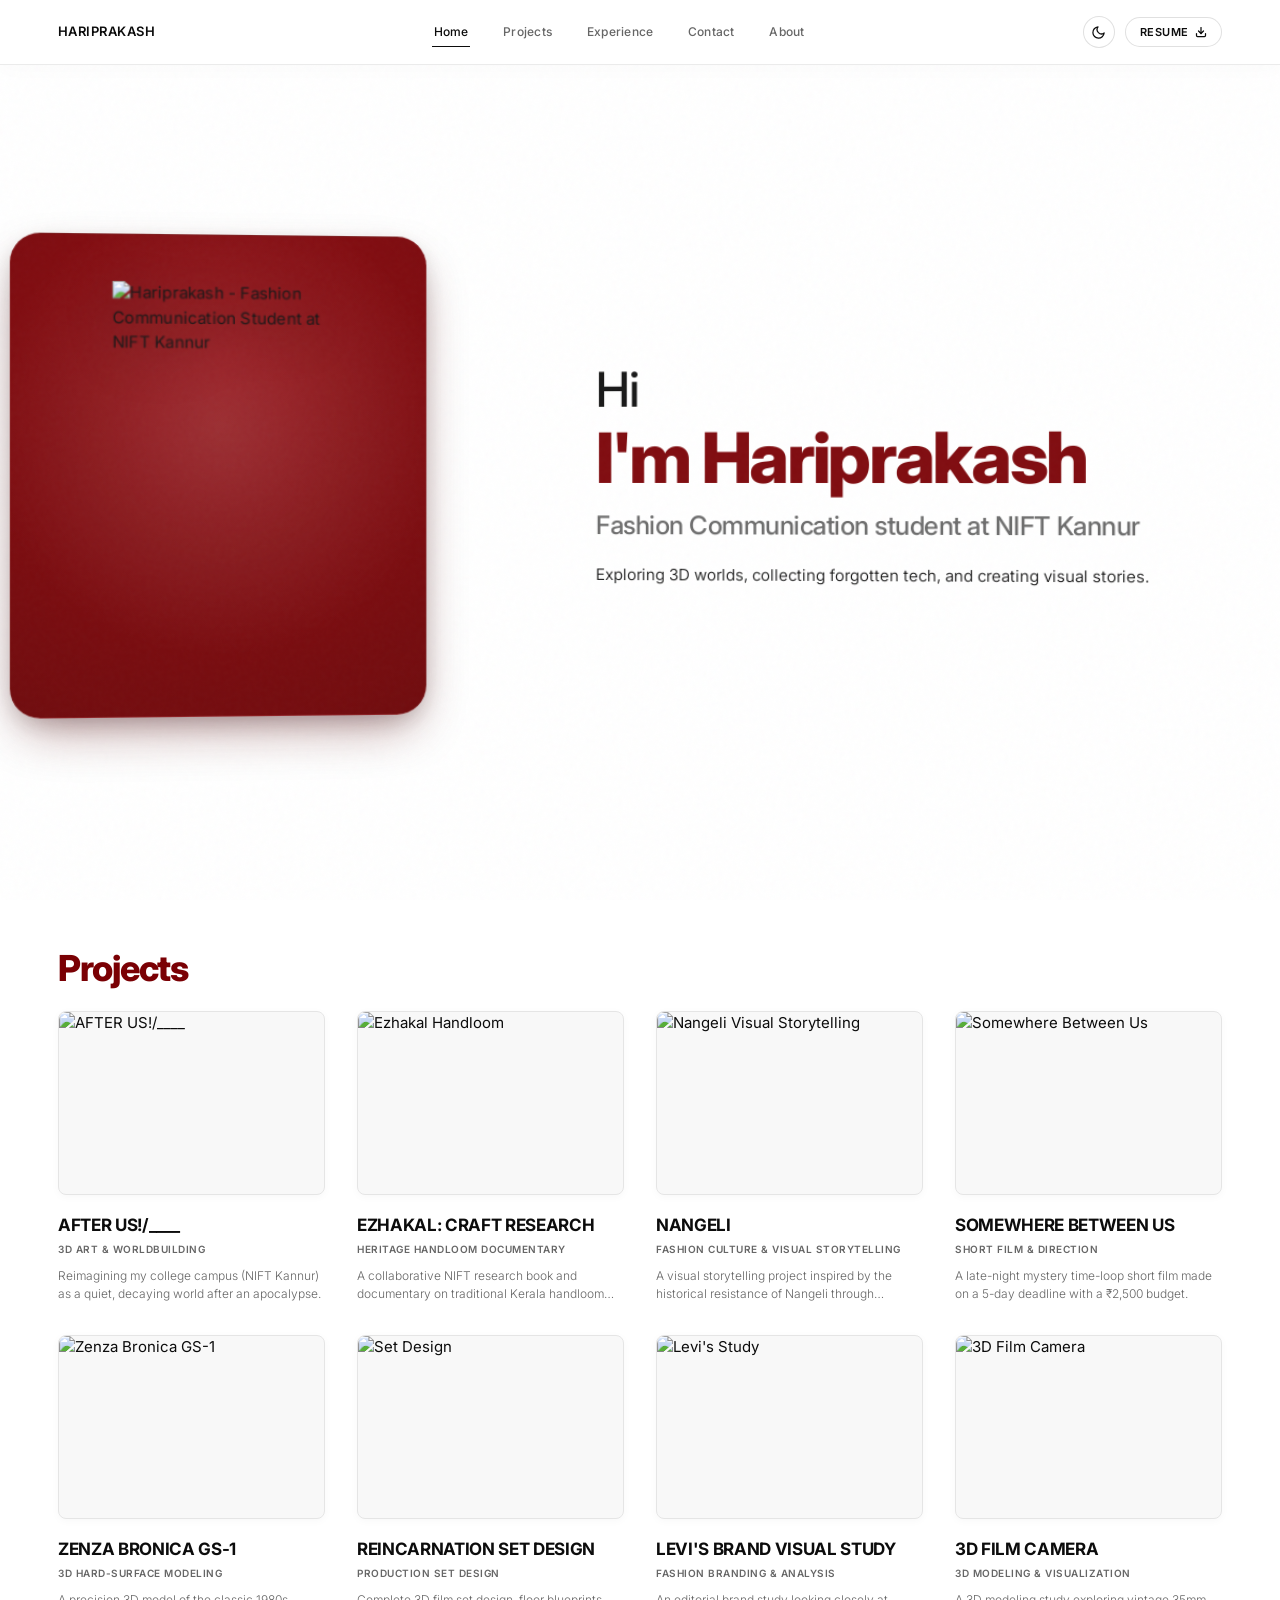
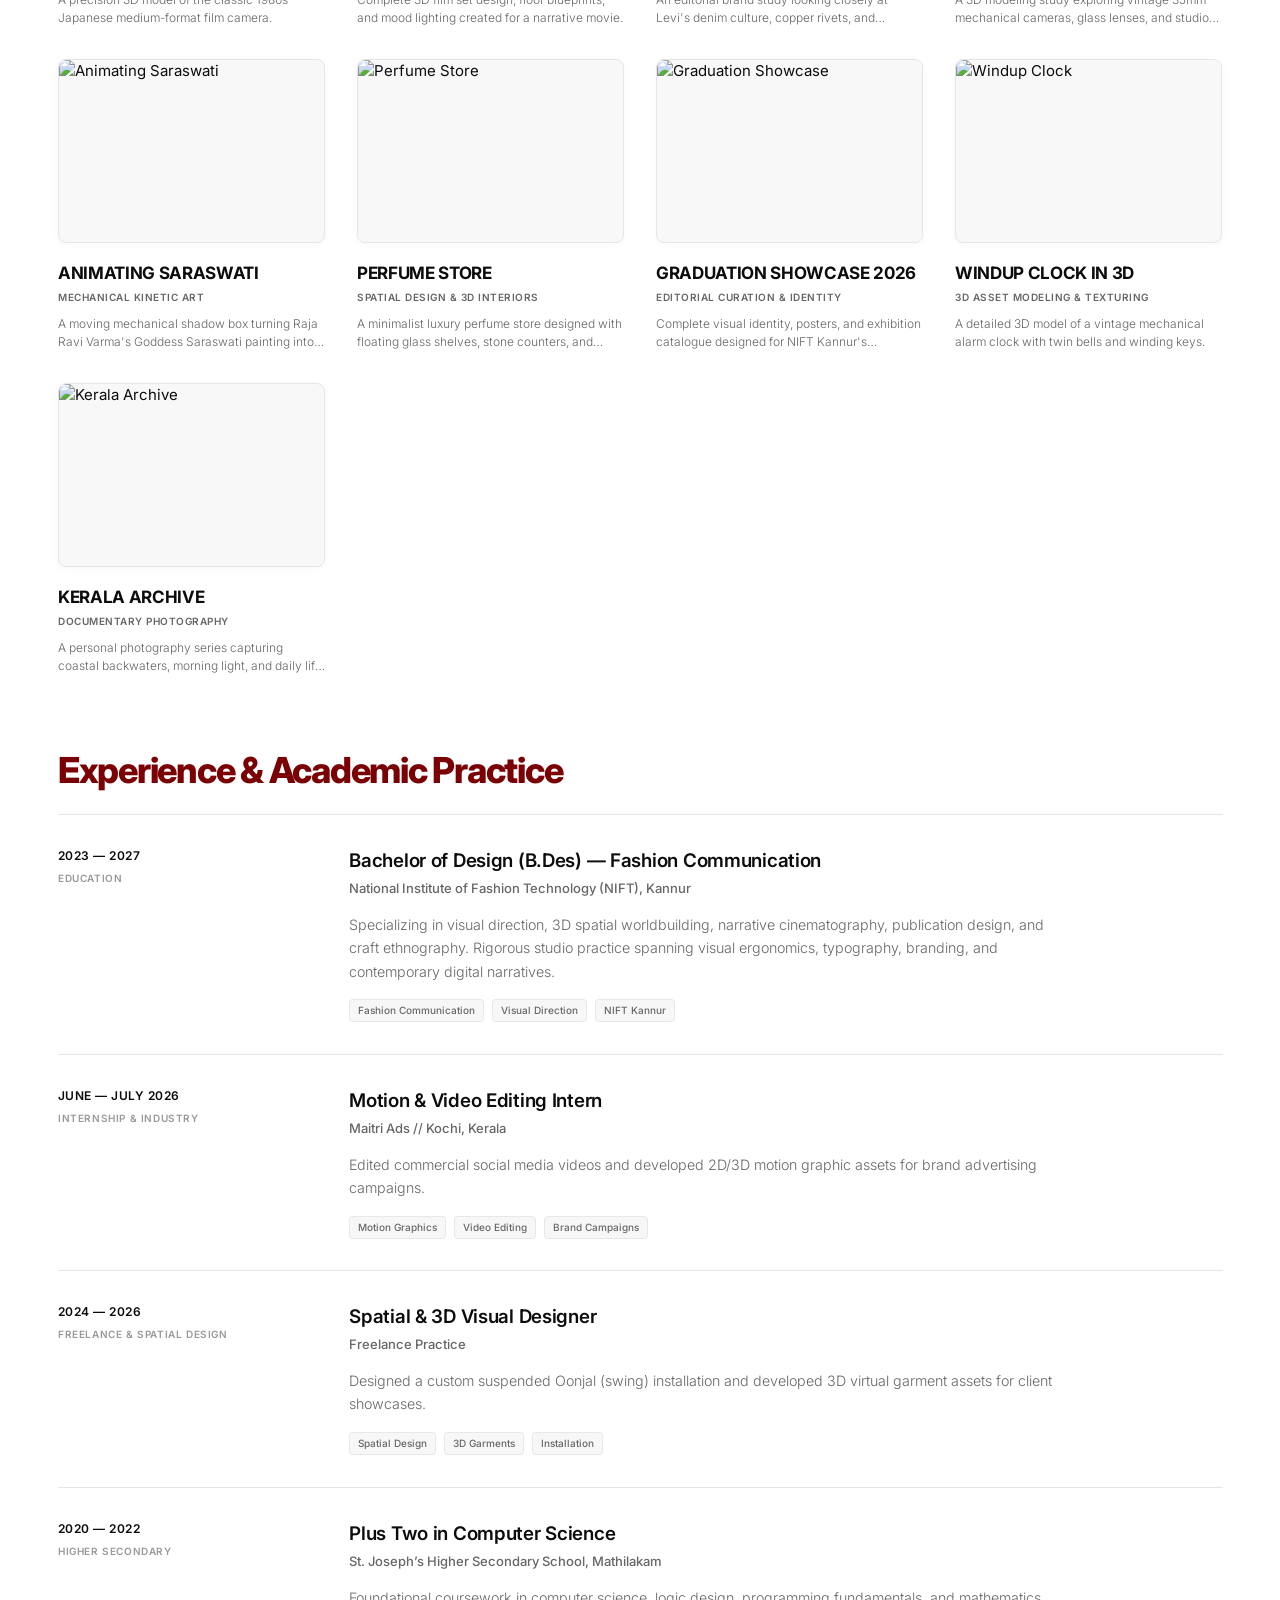
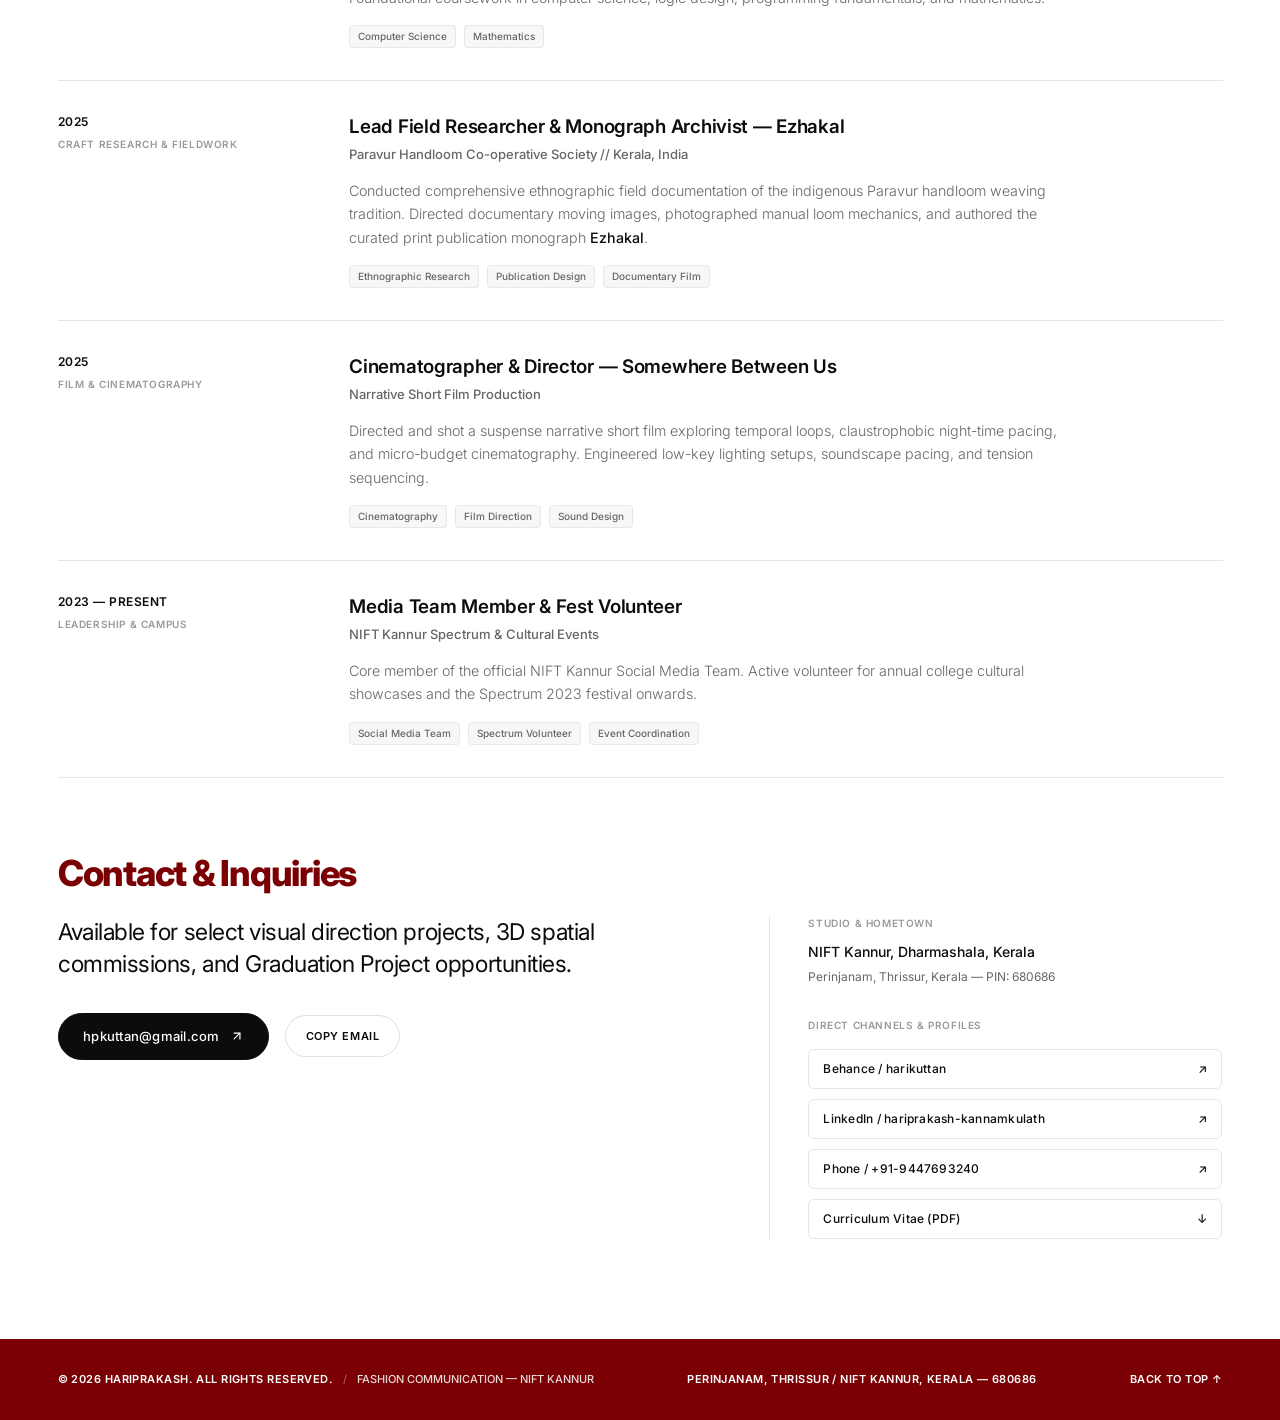
==== commit 87b84e6e: "Add files via upload" ====
--- a/index.html
+++ b/index.html
@@ -2,14 +2,17 @@
 <html lang="en">
 <head>
   <meta charset="UTF-8">
-  <meta name="viewport" content="width=device-width, initial-scale=1.0">
+  <meta name="viewport" content="width=device-width, initial-scale=1.0, viewport-fit=cover">
+  <meta name="theme-color" content="#ffffff" id="metaThemeColor">
   <title>Hariprakash — Fashion Communication & Visual Direction</title>
+  <link rel="icon" type="image/svg+xml" href="assets/favicon.svg">
+  <link rel="apple-touch-icon" href="assets/favicon.svg">
   <link rel="preconnect" href="https://fonts.googleapis.com">
   <link rel="preconnect" href="https://fonts.gstatic.com" crossorigin>
   <link href="https://fonts.googleapis.com/css2?family=Inter:wght@300;400;500;600;700&display=swap" rel="stylesheet">
   <link rel="stylesheet" href="styles.css">
 </head>
-<body class="theme-white">
+<body class="theme-light">
 
 
   <!-- Subtle Paper Grain -->
@@ -18,11 +21,21 @@
   <!-- Top Navigation Bar: Minimalist Editorial Header -->
   <header class="header">
     <div class="header-left">
+      <!-- Mobile Hamburger Menu Button (Shown on Phone, on the Left) -->
+      <button class="mobile-menu-btn" id="mobileMenuBtn" aria-label="Toggle navigation menu" aria-expanded="false">
+        <span class="hamburger-box">
+          <span class="hamburger-line line-top"></span>
+          <span class="hamburger-line line-mid"></span>
+          <span class="hamburger-line line-bot"></span>
+        </span>
+      </button>
+
       <a href="#hero" class="brand-link" data-cursor="HOME">
         <span class="brand-name">HARIPRAKASH</span>
       </a>
     </div>
 
+    <!-- Desktop Navigation Links (Hidden on Phone/Mobile) -->
     <nav class="header-nav" id="headerNav">
       <a href="#hero" class="nav-link active">Home</a>
       <a href="#projects" class="nav-link">Projects</a>
@@ -32,6 +45,27 @@
     </nav>
 
     <div class="header-right">
+      <button class="theme-toggle-btn" id="themeToggleBtn" aria-label="Toggle theme" title="Toggle theme (System / Dark / Light)">
+        <span class="theme-icon-moon" aria-hidden="true">
+          <svg width="15" height="15" viewBox="0 0 24 24" fill="none" stroke="currentColor" stroke-width="2" stroke-linecap="round" stroke-linejoin="round">
+            <path d="M21 12.79A9 9 0 1 1 11.21 3 7 7 0 0 0 21 12.79z"></path>
+          </svg>
+        </span>
+        <span class="theme-icon-sun" aria-hidden="true">
+          <svg width="15" height="15" viewBox="0 0 24 24" fill="none" stroke="currentColor" stroke-width="2" stroke-linecap="round" stroke-linejoin="round">
+            <circle cx="12" cy="12" r="5"></circle>
+            <line x1="12" y1="1" x2="12" y2="3"></line>
+            <line x1="12" y1="21" x2="12" y2="23"></line>
+            <line x1="4.22" y1="4.22" x2="5.64" y2="5.64"></line>
+            <line x1="18.36" y1="18.36" x2="19.78" y2="19.78"></line>
+            <line x1="1" y1="12" x2="3" y2="12"></line>
+            <line x1="21" y1="12" x2="23" y2="12"></line>
+            <line x1="4.22" y1="19.78" x2="5.64" y2="18.36"></line>
+            <line x1="18.36" y1="5.64" x2="19.78" y2="4.22"></line>
+          </svg>
+        </span>
+      </button>
+
       <a href="assets/Hariprakash_Resume.pdf" download="Hariprakash_Resume.pdf" class="resume-download-btn" id="resumeDownloadBtn" data-cursor="DOWNLOAD">
         <span class="resume-btn-label">Resume</span>
         <svg class="resume-btn-icon" width="12" height="12" viewBox="0 0 24 24" fill="none" stroke="currentColor" stroke-width="2.5" stroke-linecap="round" stroke-linejoin="round">
@@ -42,6 +76,125 @@
       </a>
     </div>
   </header>
+
+  <!-- Full-Screen Mobile Navigation Drawer -->
+  <div class="mobile-nav-drawer" id="mobileNavDrawer" aria-hidden="true">
+    <div class="mobile-nav-backdrop" id="mobileNavBackdrop"></div>
+    <div class="mobile-nav-panel">
+      <div class="mobile-nav-header">
+        <span class="mobile-nav-brand">HARIPRAKASH</span>
+        <button class="mobile-nav-close-btn" id="mobileNavCloseBtn" aria-label="Close menu">
+          <svg width="20" height="20" viewBox="0 0 24 24" fill="none" stroke="currentColor" stroke-width="2" stroke-linecap="round" stroke-linejoin="round">
+            <line x1="18" y1="6" x2="6" y2="18"></line>
+            <line x1="6" y1="6" x2="18" y2="18"></line>
+          </svg>
+        </button>
+      </div>
+
+      <nav class="mobile-nav-menu">
+        <a href="#hero" class="mobile-menu-link">
+          <div class="menu-link-main">
+            <span class="menu-link-icon-wrap" aria-hidden="true">
+              <svg width="17" height="17" viewBox="0 0 24 24" fill="none" stroke="currentColor" stroke-width="1.8" stroke-linecap="round" stroke-linejoin="round">
+                <path d="M3 9l9-7 9 7v11a2 2 0 0 1-2 2H5a2 2 0 0 1-2-2z"></path>
+                <polyline points="9 22 9 12 15 12 15 22"></polyline>
+              </svg>
+            </span>
+            <span class="menu-link-text">Home</span>
+          </div>
+          <span class="menu-link-arrow" aria-hidden="true">
+            <svg width="14" height="14" viewBox="0 0 24 24" fill="none" stroke="currentColor" stroke-width="2" stroke-linecap="round" stroke-linejoin="round">
+              <polyline points="9 18 15 12 9 6"></polyline>
+            </svg>
+          </span>
+        </a>
+
+        <a href="#projects" class="mobile-menu-link">
+          <div class="menu-link-main">
+            <span class="menu-link-icon-wrap" aria-hidden="true">
+              <svg width="17" height="17" viewBox="0 0 24 24" fill="none" stroke="currentColor" stroke-width="1.8" stroke-linecap="round" stroke-linejoin="round">
+                <rect x="3" y="3" width="7" height="7"></rect>
+                <rect x="14" y="3" width="7" height="7"></rect>
+                <rect x="14" y="14" width="7" height="7"></rect>
+                <rect x="3" y="14" width="7" height="7"></rect>
+              </svg>
+            </span>
+            <span class="menu-link-text">Projects</span>
+          </div>
+          <span class="menu-link-arrow" aria-hidden="true">
+            <svg width="14" height="14" viewBox="0 0 24 24" fill="none" stroke="currentColor" stroke-width="2" stroke-linecap="round" stroke-linejoin="round">
+              <polyline points="9 18 15 12 9 6"></polyline>
+            </svg>
+          </span>
+        </a>
+
+        <a href="#experience" class="mobile-menu-link">
+          <div class="menu-link-main">
+            <span class="menu-link-icon-wrap" aria-hidden="true">
+              <svg width="17" height="17" viewBox="0 0 24 24" fill="none" stroke="currentColor" stroke-width="1.8" stroke-linecap="round" stroke-linejoin="round">
+                <rect x="2" y="7" width="20" height="14" rx="2" ry="2"></rect>
+                <path d="M16 21V5a2 2 0 0 0-2-2h-4a2 2 0 0 0-2 2v16"></path>
+              </svg>
+            </span>
+            <span class="menu-link-text">Experience</span>
+          </div>
+          <span class="menu-link-arrow" aria-hidden="true">
+            <svg width="14" height="14" viewBox="0 0 24 24" fill="none" stroke="currentColor" stroke-width="2" stroke-linecap="round" stroke-linejoin="round">
+              <polyline points="9 18 15 12 9 6"></polyline>
+            </svg>
+          </span>
+        </a>
+
+        <a href="#contact" class="mobile-menu-link">
+          <div class="menu-link-main">
+            <span class="menu-link-icon-wrap" aria-hidden="true">
+              <svg width="17" height="17" viewBox="0 0 24 24" fill="none" stroke="currentColor" stroke-width="1.8" stroke-linecap="round" stroke-linejoin="round">
+                <line x1="22" y1="2" x2="11" y2="13"></line>
+                <polygon points="22 2 15 22 11 13 2 9 22 2"></polygon>
+              </svg>
+            </span>
+            <span class="menu-link-text">Contact</span>
+          </div>
+          <span class="menu-link-arrow" aria-hidden="true">
+            <svg width="14" height="14" viewBox="0 0 24 24" fill="none" stroke="currentColor" stroke-width="2" stroke-linecap="round" stroke-linejoin="round">
+              <polyline points="9 18 15 12 9 6"></polyline>
+            </svg>
+          </span>
+        </a>
+
+        <a href="about.html" class="mobile-menu-link">
+          <div class="menu-link-main">
+            <span class="menu-link-icon-wrap" aria-hidden="true">
+              <svg width="17" height="17" viewBox="0 0 24 24" fill="none" stroke="currentColor" stroke-width="1.8" stroke-linecap="round" stroke-linejoin="round">
+                <circle cx="12" cy="7" r="4"></circle>
+                <path d="M5.5 21a6.5 6.5 0 0 1 13 0"></path>
+              </svg>
+            </span>
+            <span class="menu-link-text">About & Archive</span>
+          </div>
+          <span class="menu-link-arrow" aria-hidden="true">
+            <svg width="14" height="14" viewBox="0 0 24 24" fill="none" stroke="currentColor" stroke-width="2" stroke-linecap="round" stroke-linejoin="round">
+              <polyline points="9 18 15 12 9 6"></polyline>
+            </svg>
+          </span>
+        </a>
+      </nav>
+
+      <div class="mobile-nav-footer">
+        <div class="mobile-nav-info">
+          <span class="mobile-nav-inst">FASHION COMMUNICATION — NIFT KANNUR</span>
+          <a href="mailto:hpkuttan@gmail.com" class="mobile-nav-email">hpkuttan@gmail.com ↗</a>
+        </div>
+        <div class="mobile-nav-actions">
+          <a href="https://www.behance.net/harikuttan" target="_blank" rel="noopener" class="mobile-subtle-link">Behance ↗</a>
+          <span class="sub-sep">•</span>
+          <a href="https://www.linkedin.com/in/hariprakash-kannamkulath/" target="_blank" rel="noopener" class="mobile-subtle-link">LinkedIn ↗</a>
+          <span class="sub-sep">•</span>
+          <a href="assets/Hariprakash_Resume.pdf" download="Hariprakash_Resume.pdf" class="mobile-subtle-link">Resume ↓</a>
+        </div>
+      </div>
+    </div>
+  </div>
 
   <!-- Main View Container -->
   <main id="mainContent">
@@ -454,7 +607,47 @@
           </div>
         </div>
 
-        <!-- Experience Item 02: High School -->
+        <!-- Experience Item 02: Maitri Ads Internship -->
+        <div class="timeline-row">
+          <div class="timeline-meta">
+            <span class="timeline-period">JUNE — JULY 2026</span>
+            <span class="timeline-type">INTERNSHIP & INDUSTRY</span>
+          </div>
+          <div class="timeline-body">
+            <h3 class="timeline-role">Motion & Video Editing Intern</h3>
+            <div class="timeline-org">Maitri Ads // Kochi, Kerala</div>
+            <p class="timeline-desc">
+              Edited commercial social media videos and developed 2D/3D motion graphic assets for brand advertising campaigns.
+            </p>
+            <div class="timeline-tags">
+              <span class="tool-tag-sm">Motion Graphics</span>
+              <span class="tool-tag-sm">Video Editing</span>
+              <span class="tool-tag-sm">Brand Campaigns</span>
+            </div>
+          </div>
+        </div>
+
+        <!-- Experience Item 03: Freelance Spatial & 3D -->
+        <div class="timeline-row">
+          <div class="timeline-meta">
+            <span class="timeline-period">2024 — 2026</span>
+            <span class="timeline-type">FREELANCE & SPATIAL DESIGN</span>
+          </div>
+          <div class="timeline-body">
+            <h3 class="timeline-role">Spatial & 3D Visual Designer</h3>
+            <div class="timeline-org">Freelance Practice</div>
+            <p class="timeline-desc">
+              Designed a custom suspended Oonjal (swing) installation and developed 3D virtual garment assets for client showcases.
+            </p>
+            <div class="timeline-tags">
+              <span class="tool-tag-sm">Spatial Design</span>
+              <span class="tool-tag-sm">3D Garments</span>
+              <span class="tool-tag-sm">Installation</span>
+            </div>
+          </div>
+        </div>
+
+        <!-- Experience Item 04: High School -->
         <div class="timeline-row">
           <div class="timeline-meta">
             <span class="timeline-period">2020 — 2022</span>
--- a/styles.css
+++ b/styles.css
@@ -4,27 +4,141 @@
    TYPOGRAPHY: GLOBALLY ACCEPTED CLEAN SANS-SERIF (INTER)
    ========================================================================== */
 
-:root {
+:root,
+html[data-theme="light"],
+body[data-theme="light"],
+.theme-light {
   --bg-primary: #ffffff;
   --bg-secondary: #f8f8f8;
   --bg-tertiary: #f0f0f0;
+  --bg-glass: rgba(255, 255, 255, 0.85);
+  --bg-card: #ffffff;
   --text-main: #0c0c0c;
   --text-muted: #666666;
   --text-light: #999999;
   --border-light: #e5e5e5;
+  --border-glass: rgba(0, 0, 0, 0.08);
   --border-dark: #0c0c0c;
   --accent-dot: #e23e1d;
 
-  /* Royal Red Brand Signature (matching 3D portrait cutout background) */
+  /* Royal Red Brand Signature */
   --royal-red: #7a0004;
   --royal-red-dark: #680002;
   --royal-red-light: #8b0006;
+  --royal-red-glow: rgba(122, 0, 4, 0.35);
+
+  --btn-bg: rgba(255, 255, 255, 0.75);
+  --btn-border: rgba(0, 0, 0, 0.12);
+  --modal-nav-bg: rgba(0, 0, 0, 0.04);
+  --card-shadow: 0 16px 38px rgba(0, 0, 0, 0.10), 0 3px 8px rgba(0, 0, 0, 0.04);
+  --card-shadow-hover: 0 32px 70px rgba(0, 0, 0, 0.22), 0 8px 18px rgba(0, 0, 0, 0.08);
+  --grain-opacity: 0.025;
 
   /* Globally Accepted Minimal Font Family */
   --font-primary: 'Inter', -apple-system, BlinkMacSystemFont, 'Segoe UI', Roboto, Helvetica, Arial, sans-serif;
 
-  --page-margin: clamp(20px, 4.5vw, 64px);
+  --page-margin: clamp(16px, 4.5vw, 64px);
   --transition-smooth: cubic-bezier(0.16, 1, 0.3, 1);
+  color-scheme: light;
+}
+
+/* System Dark Mode (Active when system is dark AND user hasn't explicitly forced light) */
+@media (prefers-color-scheme: dark) {
+  :root:not([data-theme="light"]),
+  html:not([data-theme="light"]),
+  body:not([data-theme="light"]) {
+    --bg-primary: #0a0a0a;
+    --bg-secondary: #121212;
+    --bg-tertiary: #1a1a1a;
+    --bg-glass: rgba(10, 10, 10, 0.88);
+    --bg-card: #141414;
+    --text-main: #f5f5f5;
+    --text-muted: #a3a3a3;
+    --text-light: #707070;
+    --border-light: rgba(255, 255, 255, 0.12);
+    --border-glass: rgba(255, 255, 255, 0.10);
+    --border-dark: #f5f5f5;
+    --accent-dot: #ff4726;
+
+    --royal-red: #c41e26;
+    --royal-red-dark: #9e0e14;
+    --royal-red-light: #e0323a;
+    --royal-red-glow: rgba(196, 30, 38, 0.5);
+
+    --btn-bg: rgba(255, 255, 255, 0.08);
+    --btn-border: rgba(255, 255, 255, 0.16);
+    --modal-nav-bg: rgba(255, 255, 255, 0.08);
+    --card-shadow: 0 16px 38px rgba(0, 0, 0, 0.65), 0 3px 8px rgba(0, 0, 0, 0.4);
+    --card-shadow-hover: 0 32px 70px rgba(0, 0, 0, 0.85), 0 8px 18px rgba(0, 0, 0, 0.5);
+    --grain-opacity: 0.04;
+    color-scheme: dark;
+  }
+}
+
+/* Explicit Dark Theme (Highest Priority) */
+:root[data-theme="dark"],
+html[data-theme="dark"],
+body[data-theme="dark"],
+[data-theme="dark"],
+.theme-dark {
+  --bg-primary: #0a0a0a !important;
+  --bg-secondary: #121212 !important;
+  --bg-tertiary: #1a1a1a !important;
+  --bg-glass: rgba(10, 10, 10, 0.88) !important;
+  --bg-card: #141414 !important;
+  --text-main: #f5f5f5 !important;
+  --text-muted: #a3a3a3 !important;
+  --text-light: #707070 !important;
+  --border-light: rgba(255, 255, 255, 0.12) !important;
+  --border-glass: rgba(255, 255, 255, 0.10) !important;
+  --border-dark: #f5f5f5 !important;
+  --accent-dot: #ff4726 !important;
+
+  --royal-red: #c41e26 !important;
+  --royal-red-dark: #9e0e14 !important;
+  --royal-red-light: #e0323a !important;
+  --royal-red-glow: rgba(196, 30, 38, 0.5) !important;
+
+  --btn-bg: rgba(255, 255, 255, 0.08) !important;
+  --btn-border: rgba(255, 255, 255, 0.16) !important;
+  --modal-nav-bg: rgba(255, 255, 255, 0.08) !important;
+  --card-shadow: 0 16px 38px rgba(0, 0, 0, 0.65), 0 3px 8px rgba(0, 0, 0, 0.4) !important;
+  --card-shadow-hover: 0 32px 70px rgba(0, 0, 0, 0.85), 0 8px 18px rgba(0, 0, 0, 0.5) !important;
+  --grain-opacity: 0.04 !important;
+  color-scheme: dark !important;
+}
+
+/* Explicit Light Theme (Highest Priority) */
+:root[data-theme="light"],
+html[data-theme="light"],
+body[data-theme="light"],
+[data-theme="light"],
+.theme-light {
+  --bg-primary: #ffffff !important;
+  --bg-secondary: #f8f8f8 !important;
+  --bg-tertiary: #f0f0f0 !important;
+  --bg-glass: rgba(255, 255, 255, 0.85) !important;
+  --bg-card: #ffffff !important;
+  --text-main: #0c0c0c !important;
+  --text-muted: #666666 !important;
+  --text-light: #999999 !important;
+  --border-light: #e5e5e5 !important;
+  --border-glass: rgba(0, 0, 0, 0.08) !important;
+  --border-dark: #0c0c0c !important;
+  --accent-dot: #e23e1d !important;
+
+  --royal-red: #7a0004 !important;
+  --royal-red-dark: #680002 !important;
+  --royal-red-light: #8b0006 !important;
+  --royal-red-glow: rgba(122, 0, 4, 0.35) !important;
+
+  --btn-bg: rgba(255, 255, 255, 0.75) !important;
+  --btn-border: rgba(0, 0, 0, 0.12) !important;
+  --modal-nav-bg: rgba(0, 0, 0, 0.04) !important;
+  --card-shadow: 0 16px 38px rgba(0, 0, 0, 0.10), 0 3px 8px rgba(0, 0, 0, 0.04) !important;
+  --card-shadow-hover: 0 32px 70px rgba(0, 0, 0, 0.22), 0 8px 18px rgba(0, 0, 0, 0.08) !important;
+  --grain-opacity: 0.025 !important;
+  color-scheme: light !important;
 }
 
 *, *::before, *::after {
@@ -62,7 +176,7 @@
   height: 100vh;
   pointer-events: none;
   z-index: 999;
-  opacity: 0.025;
+  opacity: var(--grain-opacity, 0.025);
   background-image: url("data:image/svg+xml,%3Csvg viewBox='0 0 200 200' xmlns='http://www.w3.org/2000/svg'%3E%3Cfilter id='noiseFilter'%3E%3CfeTurbulence type='fractalNoise' baseFrequency='0.85' numOctaves='3' stitchTiles='stitch'/%3E%3C/filter%3E%3Crect width='100%25' height='100%25' filter='url(%23noiseFilter)'/%3E%3C/svg%3E");
 }
 
@@ -79,15 +193,15 @@
   position: sticky;
   top: 0;
   width: 100%;
-  background: rgba(255, 255, 255, 0.72);
+  background: var(--bg-glass);
   backdrop-filter: blur(20px) saturate(180%);
   -webkit-backdrop-filter: blur(20px) saturate(180%);
   z-index: 1000;
   display: flex;
   justify-content: space-between;
   align-items: center;
-  padding: 18px var(--page-margin);
-  border-bottom: 1px solid rgba(0, 0, 0, 0.06);
+  padding: 16px var(--page-margin);
+  border-bottom: 1px solid var(--border-glass);
   box-shadow: 0 4px 20px rgba(0, 0, 0, 0.02);
   font-size: 12px;
   transition: background-color 0.3s ease, border-color 0.3s ease;
@@ -96,6 +210,7 @@
 .header-left {
   display: flex;
   align-items: center;
+  gap: 12px;
 }
 
 .brand-link {
@@ -147,7 +262,392 @@
 .header-right {
   display: flex;
   align-items: center;
+  gap: 10px;
+}
+
+/* Minimalist Dark / Light Mode Toggle Button */
+.theme-toggle-btn {
+  display: inline-flex;
+  align-items: center;
+  justify-content: center;
+  width: 32px;
+  height: 32px;
+  border-radius: 50%;
+  background: var(--btn-bg);
+  border: 1px solid var(--btn-border);
+  color: var(--text-main);
+  cursor: pointer;
+  transition: all 0.25s var(--transition-smooth);
+  backdrop-filter: blur(10px);
+  -webkit-backdrop-filter: blur(10px);
+  padding: 0;
+  flex-shrink: 0;
+}
+
+.theme-toggle-btn:hover {
+  background: var(--text-main);
+  color: var(--bg-primary);
+  border-color: var(--text-main);
+  transform: rotate(15deg) scale(1.05);
+}
+
+.theme-toggle-btn:active {
+  transform: scale(0.92);
+}
+
+/* Sun and Moon icon toggling based on theme */
+.theme-icon-sun,
+.theme-icon-moon {
+  display: flex;
+  align-items: center;
+  justify-content: center;
+  transition: transform 0.25s ease, opacity 0.25s ease;
+}
+
+/* Default Light: show moon (switch to dark), hide sun */
+.theme-icon-sun {
+  display: none !important;
+}
+.theme-icon-moon {
+  display: flex !important;
+}
+
+/* When dark mode (system default) */
+@media (prefers-color-scheme: dark) {
+  :root:not([data-theme="light"]) .theme-icon-sun,
+  html:not([data-theme="light"]) .theme-icon-sun,
+  body:not([data-theme="light"]) .theme-icon-sun {
+    display: flex !important;
+  }
+  :root:not([data-theme="light"]) .theme-icon-moon,
+  html:not([data-theme="light"]) .theme-icon-moon,
+  body:not([data-theme="light"]) .theme-icon-moon {
+    display: none !important;
+  }
+}
+
+/* Explicit Dark Theme: show sun (switch to light), hide moon */
+:root[data-theme="dark"] .theme-icon-sun,
+html[data-theme="dark"] .theme-icon-sun,
+body[data-theme="dark"] .theme-icon-sun,
+[data-theme="dark"] .theme-icon-sun,
+.theme-toggle-btn.is-dark .theme-icon-sun {
+  display: flex !important;
+}
+
+:root[data-theme="dark"] .theme-icon-moon,
+html[data-theme="dark"] .theme-icon-moon,
+body[data-theme="dark"] .theme-icon-moon,
+[data-theme="dark"] .theme-icon-moon,
+.theme-toggle-btn.is-dark .theme-icon-moon {
+  display: none !important;
+}
+
+/* Explicit Light Theme: show moon (switch to dark), hide sun */
+:root[data-theme="light"] .theme-icon-sun,
+html[data-theme="light"] .theme-icon-sun,
+body[data-theme="light"] .theme-icon-sun,
+[data-theme="light"] .theme-icon-sun,
+.theme-toggle-btn.is-light .theme-icon-sun {
+  display: none !important;
+}
+
+:root[data-theme="light"] .theme-icon-moon,
+html[data-theme="light"] .theme-icon-moon,
+body[data-theme="light"] .theme-icon-moon,
+[data-theme="light"] .theme-icon-moon,
+.theme-toggle-btn.is-light .theme-icon-moon {
+  display: flex !important;
+}
+
+/* --------------------------------------------------------------------------
+   Mobile Hamburger Menu Button & Full-Screen Drawer
+   -------------------------------------------------------------------------- */
+.mobile-menu-btn {
+  display: none;
+  align-items: center;
+  justify-content: center;
+  width: 36px;
+  height: 36px;
+  border-radius: 50%;
+  background: var(--btn-bg);
+  border: 1px solid var(--btn-border);
+  color: var(--text-main);
+  cursor: pointer;
+  padding: 0;
+  transition: all 0.25s var(--transition-smooth);
+  backdrop-filter: blur(10px);
+  -webkit-backdrop-filter: blur(10px);
+  flex-shrink: 0;
+}
+
+.mobile-menu-btn:hover {
+  background: var(--text-main);
+  color: var(--bg-primary);
+  border-color: var(--text-main);
+}
+
+.hamburger-box {
+  width: 17px;
+  height: 12px;
+  display: flex;
+  flex-direction: column;
+  justify-content: space-between;
+  position: relative;
+}
+
+.hamburger-line {
+  display: block;
+  width: 100%;
+  height: 1.5px;
+  background-color: currentColor;
+  border-radius: 2px;
+  transition: transform 0.25s var(--transition-smooth), opacity 0.2s ease;
+}
+
+/* Active Hamburger transforms into clean X */
+.mobile-menu-btn.is-active .line-top {
+  transform: translateY(5.25px) rotate(45deg);
+}
+
+.mobile-menu-btn.is-active .line-mid {
+  opacity: 0;
+  transform: scaleX(0);
+}
+
+.mobile-menu-btn.is-active .line-bot {
+  transform: translateY(-5.25px) rotate(-45deg);
+}
+
+/* Full-Screen Mobile Navigation Drawer */
+.mobile-nav-drawer {
+  position: fixed;
+  inset: 0;
+  width: 100vw;
+  height: 100vh;
+  height: 100dvh;
+  z-index: 2000;
+  pointer-events: none;
+  visibility: hidden;
+  transition: visibility 0.35s ease;
+}
+
+.mobile-nav-drawer.is-open {
+  pointer-events: auto;
+  visibility: visible;
+}
+
+.mobile-nav-backdrop {
+  position: absolute;
+  inset: 0;
+  width: 100%;
+  height: 100%;
+  background: rgba(0, 0, 0, 0.55);
+  backdrop-filter: blur(10px);
+  -webkit-backdrop-filter: blur(10px);
+  opacity: 0;
+  transition: opacity 0.35s ease;
+}
+
+.mobile-nav-drawer.is-open .mobile-nav-backdrop {
+  opacity: 1;
+}
+
+.mobile-nav-panel {
+  position: absolute;
+  top: 0;
+  left: 0;
+  width: 88vw;
+  max-width: 380px;
+  height: 100%;
+  height: 100dvh;
+  background: var(--bg-primary);
+  border-right: 1px solid var(--border-light);
+  display: flex;
+  flex-direction: column;
+  justify-content: space-between;
+  padding: max(20px, env(safe-area-inset-top)) 24px max(24px, env(safe-area-inset-bottom));
+  box-shadow: 10px 0 45px rgba(0, 0, 0, 0.3);
+  transform: translateX(-100%);
+  transition: transform 0.38s cubic-bezier(0.16, 1, 0.3, 1);
+  overflow-y: auto;
+  -webkit-overflow-scrolling: touch;
+}
+
+.mobile-nav-drawer.is-open .mobile-nav-panel {
+  transform: translateX(0);
+}
+
+.mobile-nav-header {
+  display: flex;
+  align-items: center;
+  justify-content: space-between;
+  padding-bottom: 20px;
+  border-bottom: 1px solid var(--border-light);
+}
+
+.mobile-nav-brand {
+  font-size: 13px;
+  font-weight: 700;
+  letter-spacing: 0.05em;
+  color: var(--text-main);
+  text-transform: uppercase;
+}
+
+.mobile-nav-close-btn {
+  width: 36px;
+  height: 36px;
+  border-radius: 50%;
+  background: var(--modal-nav-bg);
+  border: 1px solid var(--border-light);
+  color: var(--text-main);
+  display: flex;
+  align-items: center;
+  justify-content: center;
+  cursor: pointer;
+  transition: all 0.2s ease;
+}
+
+.mobile-nav-close-btn:hover {
+  background: var(--text-main);
+  color: var(--bg-primary);
+  border-color: var(--text-main);
+}
+
+.mobile-nav-menu {
+  display: flex;
+  flex-direction: column;
+  gap: 10px;
+  margin: 28px 0;
+}
+
+.mobile-menu-link {
+  display: flex;
+  align-items: center;
+  justify-content: space-between;
+  padding: 11px 14px;
+  text-decoration: none;
+  color: var(--text-main);
+  border-radius: 10px;
+  background: var(--bg-secondary);
+  border: 1px solid var(--border-light);
+  transition: all 0.22s var(--transition-smooth);
+}
+
+.mobile-menu-link:hover,
+.mobile-menu-link:active,
+.mobile-menu-link.active {
+  background: var(--bg-tertiary);
+  border-color: var(--royal-red);
+  color: var(--royal-red);
+  transform: translateX(4px);
+}
+
+.menu-link-main {
+  display: flex;
+  align-items: center;
+  gap: 13px;
+}
+
+.menu-link-icon-wrap {
+  width: 34px;
+  height: 34px;
+  border-radius: 8px;
+  background: var(--modal-nav-bg);
+  border: 1px solid var(--border-light);
+  color: var(--royal-red);
+  display: inline-flex;
+  align-items: center;
+  justify-content: center;
+  flex-shrink: 0;
+  transition: all 0.2s ease;
+}
+
+.mobile-menu-link:hover .menu-link-icon-wrap,
+.mobile-menu-link:active .menu-link-icon-wrap,
+.mobile-menu-link.active .menu-link-icon-wrap {
+  background: var(--royal-red);
+  color: #ffffff;
+  border-color: var(--royal-red);
+  transform: scale(1.05);
+}
+
+.menu-link-text {
+  font-family: var(--font-primary);
+  font-size: 14.5px;
+  font-weight: 500;
+  letter-spacing: 0.015em;
+  color: var(--text-main);
+  transition: color 0.2s ease;
+}
+
+.mobile-menu-link:hover .menu-link-text,
+.mobile-menu-link:active .menu-link-text,
+.mobile-menu-link.active .menu-link-text {
+  color: var(--royal-red);
+}
+
+.menu-link-arrow {
+  color: var(--text-light);
+  display: inline-flex;
+  align-items: center;
+  justify-content: center;
+  flex-shrink: 0;
+  transition: transform 0.2s ease, color 0.2s ease;
+}
+
+.mobile-menu-link:hover .menu-link-arrow,
+.mobile-menu-link:active .menu-link-arrow,
+.mobile-menu-link.active .menu-link-arrow {
+  transform: translateX(3px);
+  color: var(--royal-red);
+}
+
+.mobile-nav-footer {
+  padding-top: 24px;
+  border-top: 1px solid var(--border-light);
+  display: flex;
+  flex-direction: column;
   gap: 16px;
+}
+
+.mobile-nav-info {
+  display: flex;
+  flex-direction: column;
+  gap: 6px;
+}
+
+.mobile-nav-inst {
+  font-size: 10px;
+  font-weight: 600;
+  letter-spacing: 0.06em;
+  color: var(--text-light);
+  text-transform: uppercase;
+}
+
+.mobile-nav-email {
+  font-size: 13px;
+  color: var(--royal-red);
+  font-weight: 600;
+  text-decoration: none;
+}
+
+.mobile-nav-actions {
+  display: flex;
+  align-items: center;
+  gap: 10px;
+  font-size: 11px;
+  flex-wrap: wrap;
+}
+
+.mobile-subtle-link {
+  color: var(--text-muted);
+  text-decoration: none;
+  font-weight: 500;
+}
+
+.mobile-subtle-link:hover {
+  color: var(--royal-red);
 }
 
 .resume-download-btn {
@@ -155,11 +655,11 @@
   align-items: center;
   gap: 7px;
   text-decoration: none;
-  background: rgba(255, 255, 255, 0.65);
+  background: var(--btn-bg);
   backdrop-filter: blur(10px);
   -webkit-backdrop-filter: blur(10px);
   color: var(--text-main);
-  border: 1px solid rgba(0, 0, 0, 0.12);
+  border: 1px solid var(--btn-border);
   padding: 6px 14px;
   border-radius: 999px;
   font-size: 11px;
@@ -171,7 +671,7 @@
 
 .resume-download-btn:hover {
   background: var(--text-main);
-  color: #FFFFFF;
+  color: var(--bg-primary);
   border-color: var(--text-main);
 }
 
@@ -333,6 +833,7 @@
   justify-content: center;
   padding: 0 var(--page-margin);
   box-sizing: border-box;
+  overflow: hidden;
 }
 
 .hero-reference-grid {
@@ -344,15 +845,20 @@
   width: 100%;
   max-width: 1100px;
   margin: 0 auto;
-}
-
-/* Left Column: Portrait Image */
+  perspective: 1200px;
+  transform-style: preserve-3d;
+}
+
+/* Left Column: Portrait Image & Royal Red Card Background */
 .hero-image-col, .hero-left-col {
   display: flex;
   flex-direction: column;
   align-items: center;
   justify-content: center;
   width: 100%;
+  transform-style: preserve-3d;
+  will-change: transform, opacity;
+  transform-origin: center right;
 }
 
 /* Right Column: Left-Aligned Text Content */
@@ -363,6 +869,9 @@
   justify-content: center;
   text-align: left;
   width: 100%;
+  transform-style: preserve-3d;
+  will-change: transform, opacity;
+  transform-origin: center left;
 }
 
 .hero-greeting {
@@ -509,8 +1018,8 @@
   color: var(--text-muted);
   text-align: left;
   margin-top: 14px;
-  font-family: var(--font-mono, monospace);
-  letter-spacing: -0.01em;
+  font-family: var(--font-primary);
+  letter-spacing: 0.01em;
 }
 
 .portrait-location-caption:empty,
@@ -519,6 +1028,8 @@
   margin: 0;
   padding: 0;
 }
+
+
 
 
 /* --------------------------------------------------------------------------
@@ -791,12 +1302,16 @@
   position: absolute;
   bottom: 12px;
   left: 12px;
-  background: rgba(255, 255, 255, 0.94);
+  background: var(--bg-glass);
+  backdrop-filter: blur(8px);
+  -webkit-backdrop-filter: blur(8px);
+  border: 1px solid var(--border-light);
   padding: 4px 8px;
   font-size: 9px;
   font-weight: 500;
   color: var(--text-main);
   letter-spacing: 0.04em;
+  border-radius: 4px;
 }
 
 .diptych-caption {
@@ -893,15 +1408,19 @@
   position: absolute;
   bottom: 20px;
   left: 20px;
-  background: rgba(255, 255, 255, 0.95);
+  background: var(--bg-glass);
+  backdrop-filter: blur(8px);
+  -webkit-backdrop-filter: blur(8px);
+  border: 1px solid var(--border-light);
   padding: 6px 12px;
   font-size: 10px;
   font-weight: 600;
-  color: #000;
+  color: var(--text-main);
   display: flex;
   align-items: center;
   gap: 8px;
   letter-spacing: 0.04em;
+  border-radius: 4px;
 }
 
 /* ENTRY 04 & 06: Speculative Grids */
@@ -936,9 +1455,13 @@
   font-size: 9px;
   font-weight: 600;
   color: var(--text-main);
-  background: rgba(255, 255, 255, 0.92);
+  background: var(--bg-glass);
+  backdrop-filter: blur(8px);
+  -webkit-backdrop-filter: blur(8px);
+  border: 1px solid var(--border-light);
   padding: 5px 8px;
   letter-spacing: 0.04em;
+  border-radius: 4px;
 }
 
 .specimen-aside {
@@ -1200,9 +1723,9 @@
 .collage-card {
   position: absolute;
   border-radius: 12px;
-  background: #ffffff;
-  box-shadow: 0 16px 38px rgba(0, 0, 0, 0.10), 0 3px 8px rgba(0, 0, 0, 0.04);
-  border: 4px solid #ffffff;
+  background: var(--bg-card);
+  box-shadow: var(--card-shadow);
+  border: 4px solid var(--bg-card);
   cursor: pointer;
   overflow: hidden;
   will-change: transform;
@@ -1231,12 +1754,12 @@
 /* Card Hover Elevation & Physics */
 .collage-card:hover {
   z-index: 70 !important;
-  box-shadow: 0 32px 70px rgba(0, 0, 0, 0.22), 0 8px 18px rgba(0, 0, 0, 0.08);
+  box-shadow: var(--card-shadow-hover);
 }
 
 .collage-card.is-active-top {
   z-index: 90 !important;
-  box-shadow: 0 36px 80px rgba(0, 0, 0, 0.28), 0 10px 24px rgba(0, 0, 0, 0.1);
+  box-shadow: 0 36px 80px rgba(0, 0, 0, 0.35), 0 0 0 1px var(--border-light);
 }
 
 .collage-card:hover .collage-img {
@@ -1679,7 +2202,8 @@
   gap: 10px;
   padding: 13px 24px;
   background-color: var(--text-main);
-  color: #FFFFFF;
+  color: var(--bg-primary);
+  border: 1px solid var(--text-main);
   text-decoration: none;
   font-size: 13px;
   font-weight: 500;
@@ -1689,16 +2213,18 @@
 }
 
 .contact-primary-btn:hover {
-  background-color: #222222;
+  background-color: var(--royal-red);
+  border-color: var(--royal-red);
+  color: #ffffff;
   transform: translateY(-2px);
-  box-shadow: 0 8px 20px rgba(0,0,0,0.08);
+  box-shadow: 0 8px 20px var(--royal-red-glow);
 }
 
 .contact-copy-btn {
-  background: rgba(255, 255, 255, 0.7);
+  background: var(--btn-bg);
   backdrop-filter: blur(10px);
   -webkit-backdrop-filter: blur(10px);
-  border: 1px solid rgba(0, 0, 0, 0.12);
+  border: 1px solid var(--btn-border);
   color: var(--text-main);
   padding: 13px 20px;
   border-radius: 999px;
@@ -1712,7 +2238,8 @@
 }
 
 .contact-copy-btn:hover {
-  background: rgba(255, 255, 255, 0.95);
+  background: var(--text-main);
+  color: var(--bg-primary);
   border-color: var(--text-main);
 }
 
@@ -1829,10 +2356,10 @@
   left: 0;
   width: 100%;
   height: 64px;
-  background: rgba(255, 255, 255, 0.88);
+  background: var(--bg-glass);
   backdrop-filter: blur(16px);
   -webkit-backdrop-filter: blur(16px);
-  border-bottom: 1px solid var(--border-light);
+  border-bottom: 1px solid var(--border-glass);
   display: flex;
   justify-content: space-between;
   align-items: center;
@@ -1842,10 +2369,10 @@
 
 .modal-nav-back,
 .modal-nav-close {
-  background: rgba(0, 0, 0, 0.035);
+  background: var(--modal-nav-bg);
   backdrop-filter: blur(8px);
   -webkit-backdrop-filter: blur(8px);
-  border: 1px solid rgba(0, 0, 0, 0.08);
+  border: 1px solid var(--border-light);
   border-radius: 6px;
   padding: 8px 16px;
   font-family: inherit;
@@ -1863,7 +2390,7 @@
 .modal-nav-back:hover,
 .modal-nav-close:hover {
   background: var(--text-main);
-  color: #ffffff;
+  color: var(--bg-primary);
   border-color: var(--text-main);
   transform: translateY(-1px);
 }
@@ -1873,14 +2400,14 @@
   font-weight: 600;
   padding: 2px 5px;
   border-radius: 3px;
-  background: rgba(0, 0, 0, 0.07);
+  background: var(--btn-border);
   color: var(--text-muted);
   line-height: 1;
 }
 
 .modal-nav-close:hover .modal-esc-tag {
-  background: rgba(255, 255, 255, 0.25);
-  color: #ffffff;
+  background: var(--border-glass);
+  color: var(--bg-primary);
 }
 
 .modal-nav-center {
@@ -2018,18 +2545,18 @@
   font-size: 12px;
   font-weight: 500;
   color: var(--text-main);
-  background: rgba(0, 0, 0, 0.035);
+  background: var(--btn-bg);
   backdrop-filter: blur(8px);
   -webkit-backdrop-filter: blur(8px);
   padding: 7px 14px;
   border-radius: 999px;
-  border: 1px solid rgba(0, 0, 0, 0.08);
+  border: 1px solid var(--btn-border);
   transition: all 0.2s ease;
 }
 
 .tool-badge:hover {
-  background: rgba(0, 0, 0, 0.06);
-  border-color: rgba(0, 0, 0, 0.16);
+  background: var(--border-light);
+  border-color: var(--text-main);
 }
 
 .tool-icon {
@@ -2164,9 +2691,9 @@
   align-items: center;
   gap: 8px;
   padding: 13px 22px;
-  background: rgba(0, 0, 0, 0.04);
-  color: var(--text-main);
-  border: 1px solid rgba(0, 0, 0, 0.08);
+  background: var(--modal-nav-bg);
+  color: var(--text-main);
+  border: 1px solid var(--border-light);
   font-family: inherit;
   font-size: 11px;
   font-weight: 500;
@@ -2178,7 +2705,7 @@
 
 .modal-footer-back-btn:hover {
   background: var(--text-main);
-  color: #ffffff;
+  color: var(--bg-primary);
   border-color: var(--text-main);
 }
 
@@ -2244,13 +2771,13 @@
 }
 
 /* --------------------------------------------------------------------------
-   RESPONSIVE DESIGN
+   RESPONSIVE DESIGN (TABLET & MOBILE)
    -------------------------------------------------------------------------- */
 @media (max-width: 900px) {
   .hero-section {
     height: auto;
-    min-height: calc(100vh - 72px);
-    padding: 60px var(--page-margin);
+    min-height: calc(100vh - 68px);
+    padding: 48px var(--page-margin) 56px;
   }
 
   .manifesto-ticker {
@@ -2259,13 +2786,20 @@
 
   .hero-reference-grid {
     grid-template-columns: 1fr;
-    gap: 40px;
+    gap: 36px;
     text-align: center;
   }
 
-  .hero-left-col {
+  .hero-image-col, .hero-left-col {
     align-items: center;
     text-align: center;
+    width: 100%;
+  }
+
+  .hero-content-col, .hero-right-col {
+    align-items: center;
+    text-align: center;
+    width: 100%;
   }
 
   .hero-greeting,
@@ -2277,13 +2811,10 @@
     margin-right: auto;
   }
 
-  .hero-right-col {
-    align-items: center;
-    width: 100%;
-  }
-
+  .portrait-3d-wrapper,
   .portrait-card-container {
-    max-width: 380px;
+    max-width: 330px;
+    margin: 0 auto;
   }
 
   .portrait-location-caption {
@@ -2325,7 +2856,14 @@
 
   .footer {
     flex-direction: column;
-    align-items: flex-start;
+    align-items: center;
+    text-align: center;
+    gap: 14px;
+  }
+
+  .footer-left, .footer-center, .footer-right {
+    width: 100%;
+    justify-content: center;
   }
 
   .index-header-row, .index-row {
@@ -2339,19 +2877,20 @@
 
   .projects-grid-4x4 {
     grid-template-columns: repeat(2, 1fr);
-    gap: 24px;
+    gap: 22px;
   }
 
   .header {
-    padding: 14px var(--page-margin);
-  }
-
+    padding: max(12px, env(safe-area-inset-top)) var(--page-margin) 12px;
+  }
+
+  /* Hide desktop text nav links on phone & tablet; show hamburger menu */
   .header-nav {
-    gap: 14px;
-  }
-
-  .nav-link {
-    font-size: 11px;
+    display: none !important;
+  }
+
+  .mobile-menu-btn {
+    display: inline-flex !important;
   }
 
   .timeline-row {
@@ -2388,36 +2927,36 @@
 }
 
 @media (max-width: 640px) {
+  :root {
+    --page-margin: 16px;
+  }
+
   .header {
-    padding: 12px var(--page-margin);
+    padding: max(10px, env(safe-area-inset-top)) 16px 10px;
+    gap: 10px;
+  }
+
+  .brand-name {
+    font-size: 12px;
+    letter-spacing: 0.03em;
+  }
+
+  .header-right {
     gap: 8px;
   }
 
-  .brand-name {
-    font-size: 11px;
-    letter-spacing: 0.02em;
-  }
-
-  .header-nav {
-    gap: 10px;
-    overflow-x: auto;
-    -webkit-overflow-scrolling: touch;
-    scrollbar-width: none;
-    max-width: 58vw;
-  }
-
-  .header-nav::-webkit-scrollbar {
-    display: none;
-  }
-
-  .nav-link {
-    font-size: 11px;
-    white-space: nowrap;
-    padding: 4px 2px;
+  .theme-toggle-btn {
+    width: 32px;
+    height: 32px;
+  }
+
+  .mobile-menu-btn {
+    width: 34px;
+    height: 34px;
   }
 
   .resume-download-btn {
-    padding: 5px 10px;
+    padding: 6px 10px;
     font-size: 10px;
   }
 
@@ -2425,30 +2964,225 @@
     display: none;
   }
 
+  /* Hero on mobile */
+  .hero-section {
+    padding: 28px var(--page-margin) 44px;
+    min-height: auto;
+  }
+
+  .hero-reference-grid {
+    gap: 28px;
+  }
+
+  .portrait-3d-wrapper,
+  .portrait-card-container {
+    max-width: 280px;
+    margin: 0 auto;
+  }
+
+  .hero-greeting {
+    font-size: 1.35rem;
+  }
+
+  .hero-giant-name {
+    font-size: clamp(2rem, 9.5vw, 3rem);
+    line-height: 1.15;
+    letter-spacing: -0.03em;
+  }
+
+  .hero-roles-primary {
+    font-size: 13.5px;
+    line-height: 1.45;
+    margin-top: 10px;
+  }
+
+  .hero-statement-text {
+    font-size: 14px;
+    line-height: 1.6;
+    margin-top: 14px;
+    max-width: 96%;
+  }
+
+  /* Projects grid on mobile */
+  .projects-section-header {
+    margin-bottom: 22px;
+  }
+
+  .projects-heading {
+    font-size: clamp(1.8rem, 6.5vw, 2.4rem);
+  }
+
+  .projects-grid-4x4 {
+    grid-template-columns: 1fr;
+    gap: 26px;
+  }
+
+  .card-media-box.kinetic-media-box {
+    aspect-ratio: 16 / 10;
+    border-radius: 12px;
+    margin-bottom: 12px;
+  }
+
+  .grid-card:active .card-media-box {
+    transform: scale(0.985);
+  }
+
+  .card-title {
+    font-size: 16.5px;
+  }
+
+  .card-statement {
+    font-size: 13px;
+    line-height: 1.5;
+  }
+
+  /* Modal on mobile */
+  .modal-window {
+    padding-bottom: max(32px, env(safe-area-inset-bottom));
+  }
+
+  .modal-container {
+    padding: 16px 16px 44px;
+  }
+
+  .modal-nav-bar {
+    height: 52px;
+    padding: max(6px, env(safe-area-inset-top)) 14px 6px;
+  }
+
+  .modal-title {
+    font-size: clamp(1.8rem, 7.5vw, 2.5rem);
+    line-height: 1.2;
+    margin: 10px 0 16px;
+  }
+
+  .modal-hero-image {
+    margin-bottom: 20px;
+    border-radius: 10px;
+  }
+
+  .modal-tools-row {
+    flex-direction: column;
+    align-items: flex-start;
+    gap: 8px;
+    margin-bottom: 18px;
+  }
+
+  .modal-meta-flow {
+    gap: 12px 18px;
+    font-size: 11.5px;
+    margin-bottom: 22px;
+  }
+
+  .modal-narrative {
+    font-size: 14.5px;
+    line-height: 1.7;
+  }
+
+  .modal-gallery-section {
+    margin-top: 32px;
+    padding-top: 24px;
+  }
+
+  .gallery-flow {
+    gap: 20px;
+  }
+
+  .modal-footer-action {
+    margin-top: 36px;
+    padding-top: 24px;
+    flex-direction: column;
+    align-items: stretch;
+    gap: 12px;
+  }
+
+  .behance-view-btn,
+  .modal-footer-back-btn {
+    width: 100%;
+    justify-content: center;
+    padding: 13px 18px;
+    font-size: 11px;
+    box-sizing: border-box;
+  }
+
+  /* Contact section on mobile */
   .contact-action-row {
     flex-direction: column;
     align-items: stretch;
-  }
-
-  .contact-primary-btn {
+    gap: 12px;
+  }
+
+  .contact-primary-btn,
+  .contact-copy-btn {
     width: 100%;
     justify-content: center;
-  }
-
-  .contact-copy-btn {
-    width: 100%;
-    text-align: center;
-  }
-
-  .hero-giant-name {
-    font-size: clamp(2.4rem, 10vw, 3.6rem);
-  }
-
+    padding: 13px 18px;
+    font-size: 12px;
+    box-sizing: border-box;
+  }
+
+  /* About page on mobile */
+  .about-page-section {
+    padding: 24px var(--page-margin) 60px;
+  }
+
+  .about-top-collage-section {
+    margin-bottom: 32px;
+  }
+
+  .interactive-collage-stage {
+    grid-template-columns: 1fr !important;
+    gap: 18px !important;
+  }
+
+  .interactive-collage-stage .collage-card {
+    height: auto !important;
+    aspect-ratio: 4 / 3 !important;
+    max-height: 360px !important;
+    border-radius: 12px !important;
+  }
+
+  .interactive-collage-stage .collage-card:active {
+    transform: scale(0.985);
+  }
+
+  .about-direct-story {
+    gap: 16px;
+    font-size: 14.5px;
+    line-height: 1.7;
+  }
+
+  .about-direct-story .about-lead-p {
+    font-size: 16px;
+    line-height: 1.6;
+  }
+
+  .about-direct-actions {
+    padding-top: 20px;
+    gap: 14px;
+  }
+
+  .footer {
+    padding: 20px 16px max(24px, env(safe-area-inset-bottom));
+  }
+}
+
+@media (max-width: 380px) {
+  .portrait-3d-wrapper,
   .portrait-card-container {
-    max-width: 100%;
-  }
-
-  .projects-grid-4x4 {
-    grid-template-columns: 1fr;
-  }
-}
+    max-width: 250px;
+  }
+
+  .brand-name {
+    font-size: 10.5px;
+  }
+
+  .nav-link {
+    font-size: 10px;
+    padding: 4px 1px;
+  }
+
+  .header-nav {
+    max-width: 45vw;
+  }
+}
